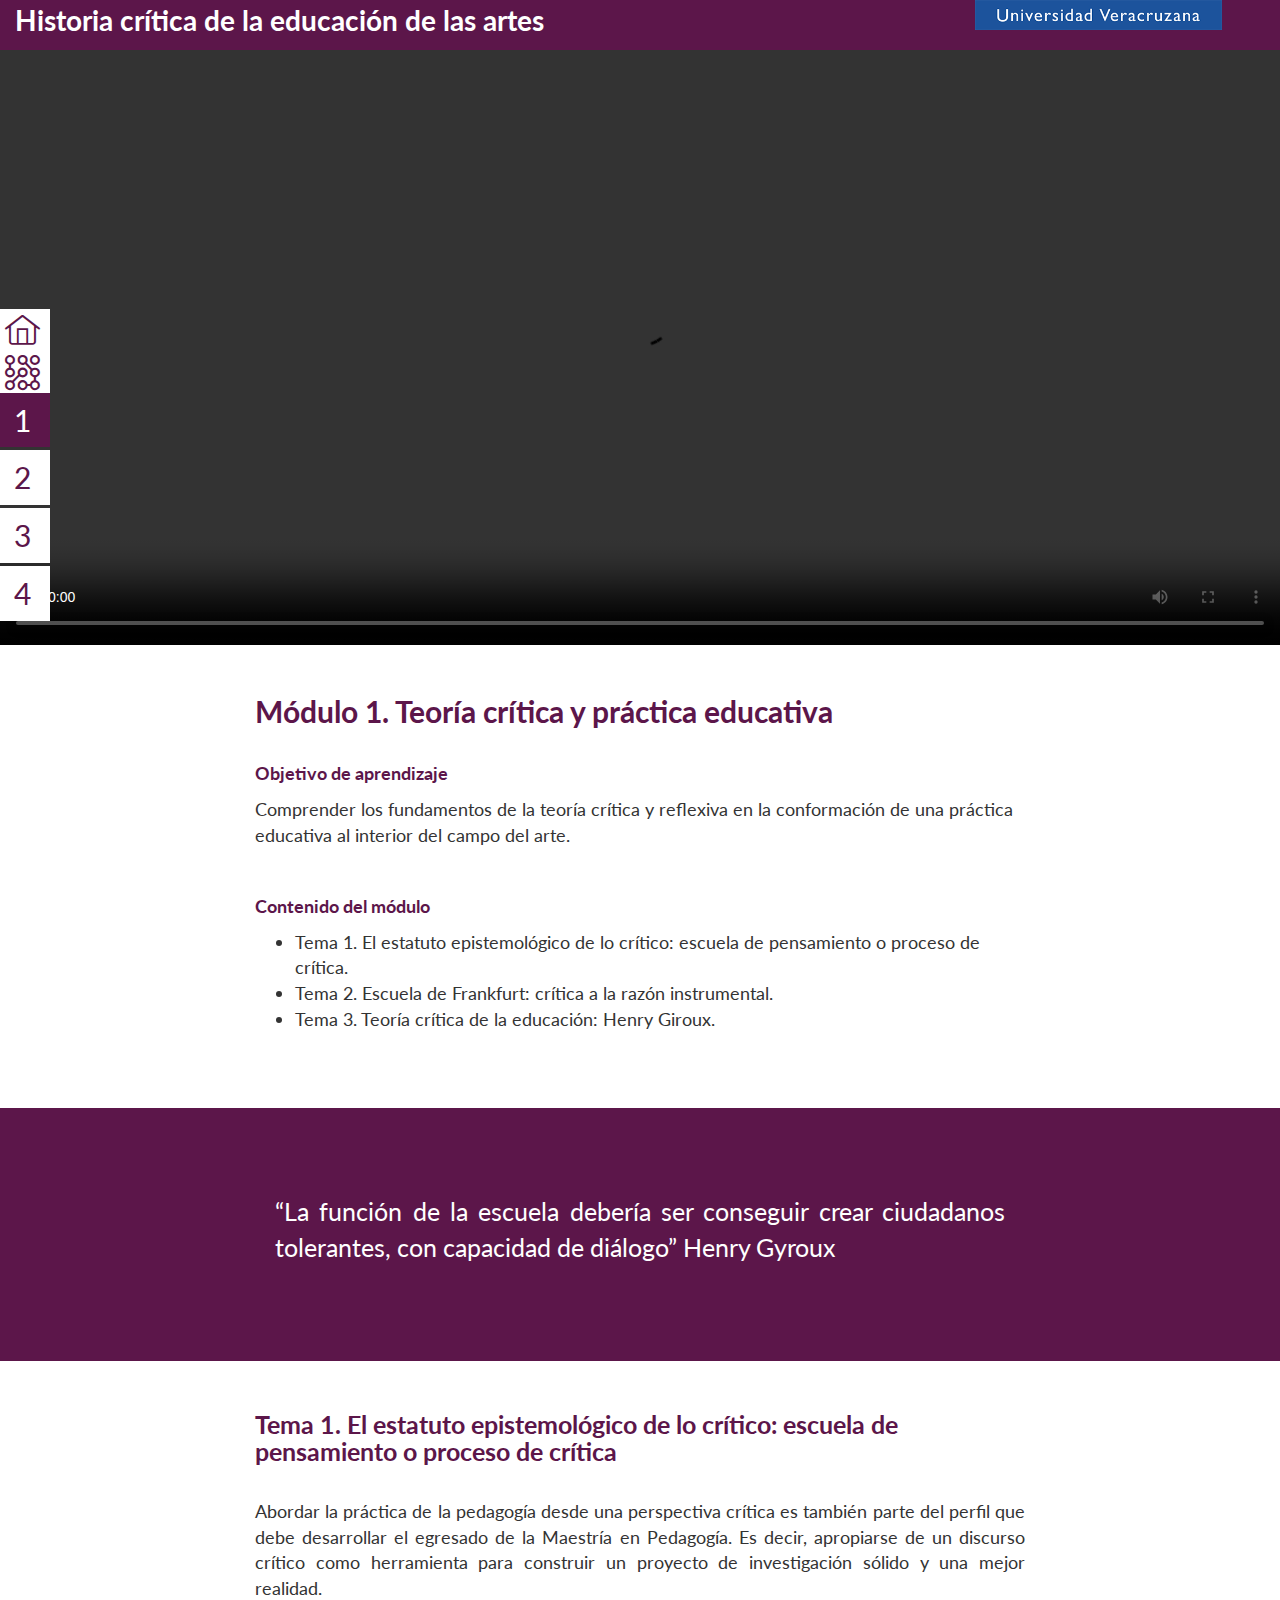
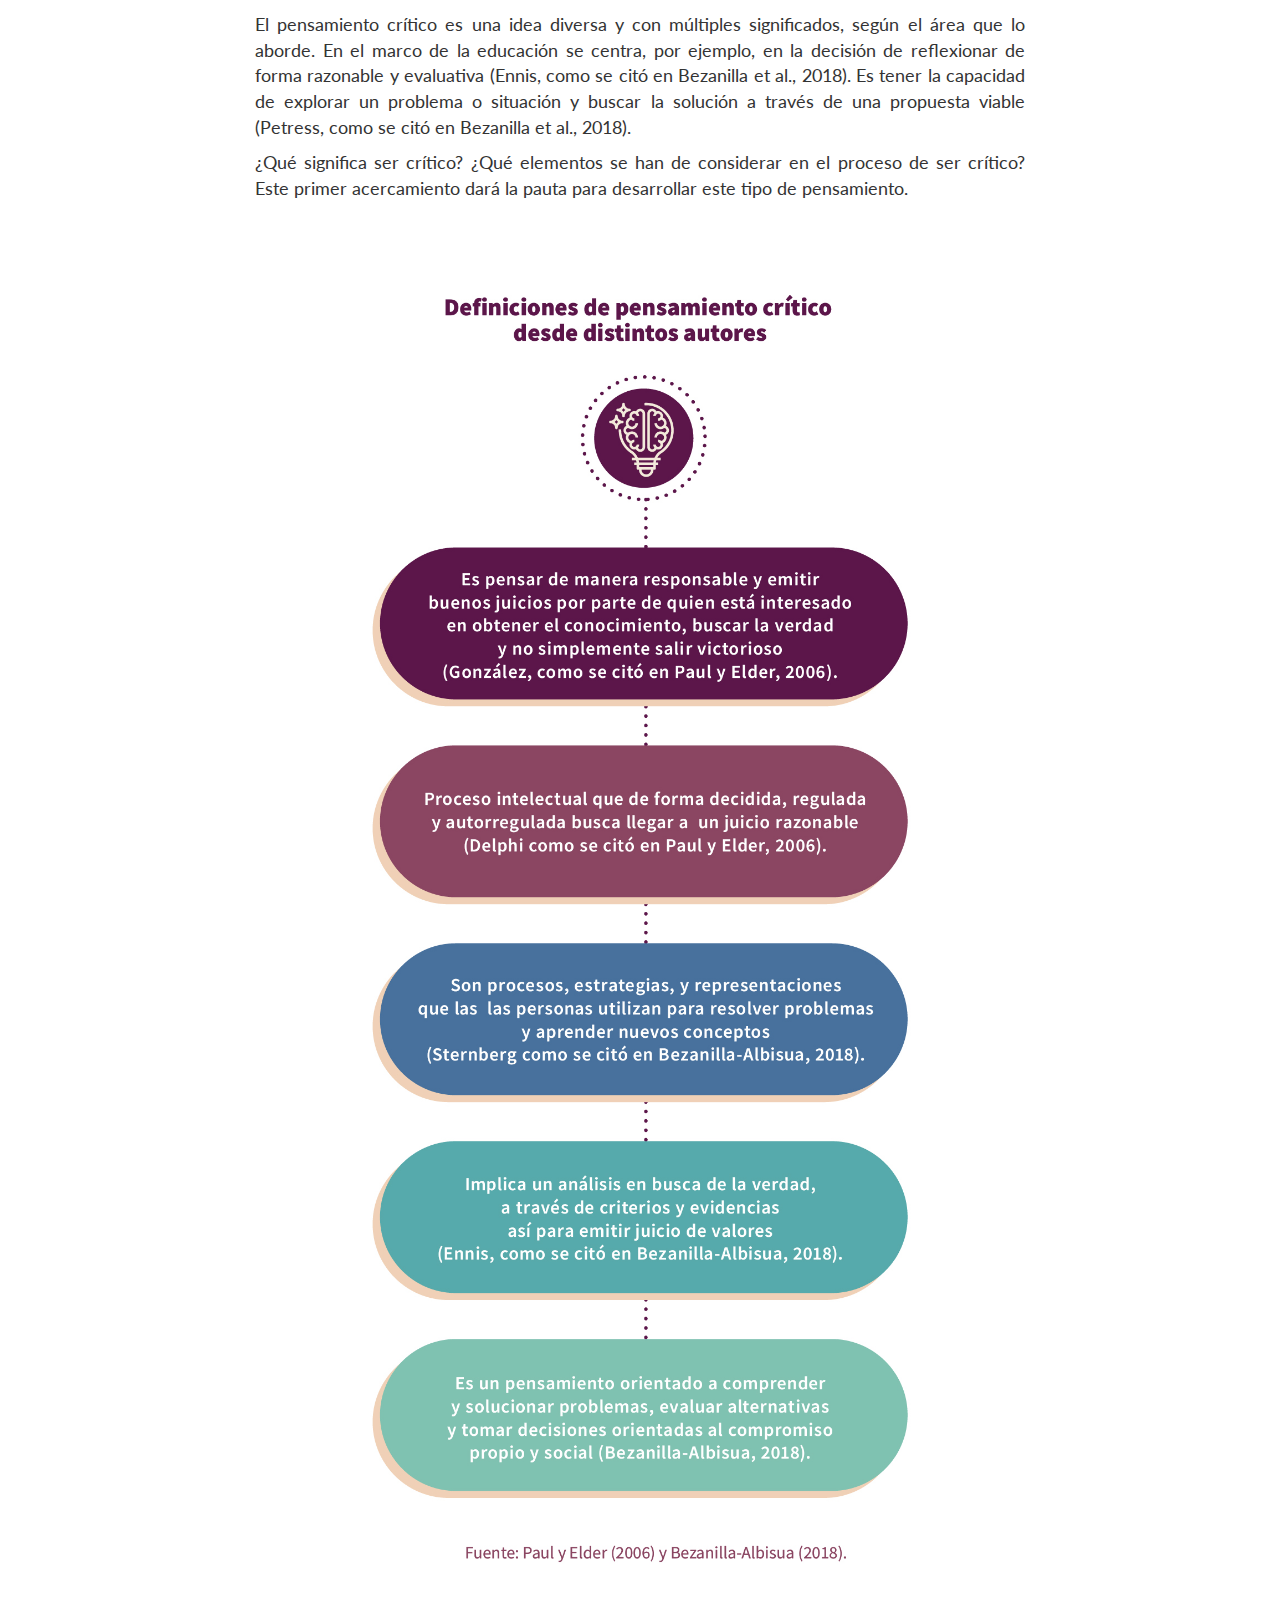
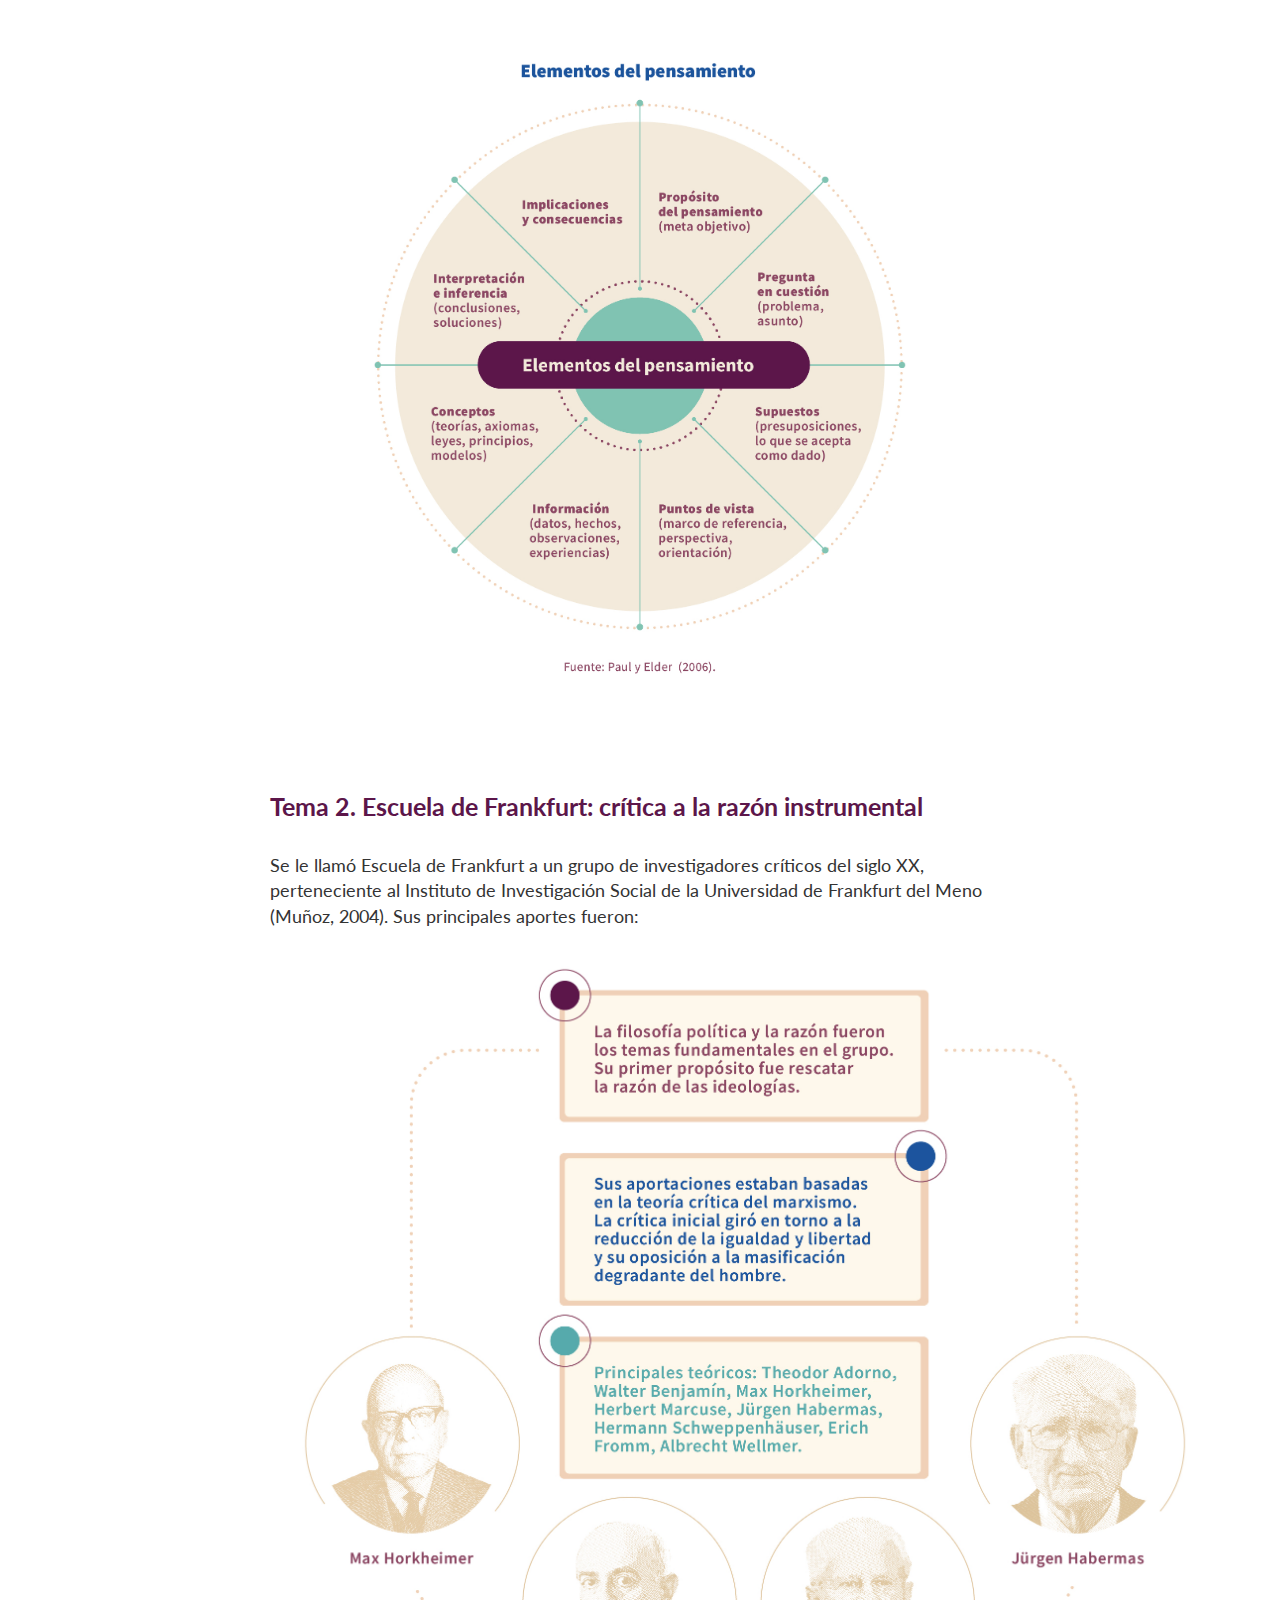
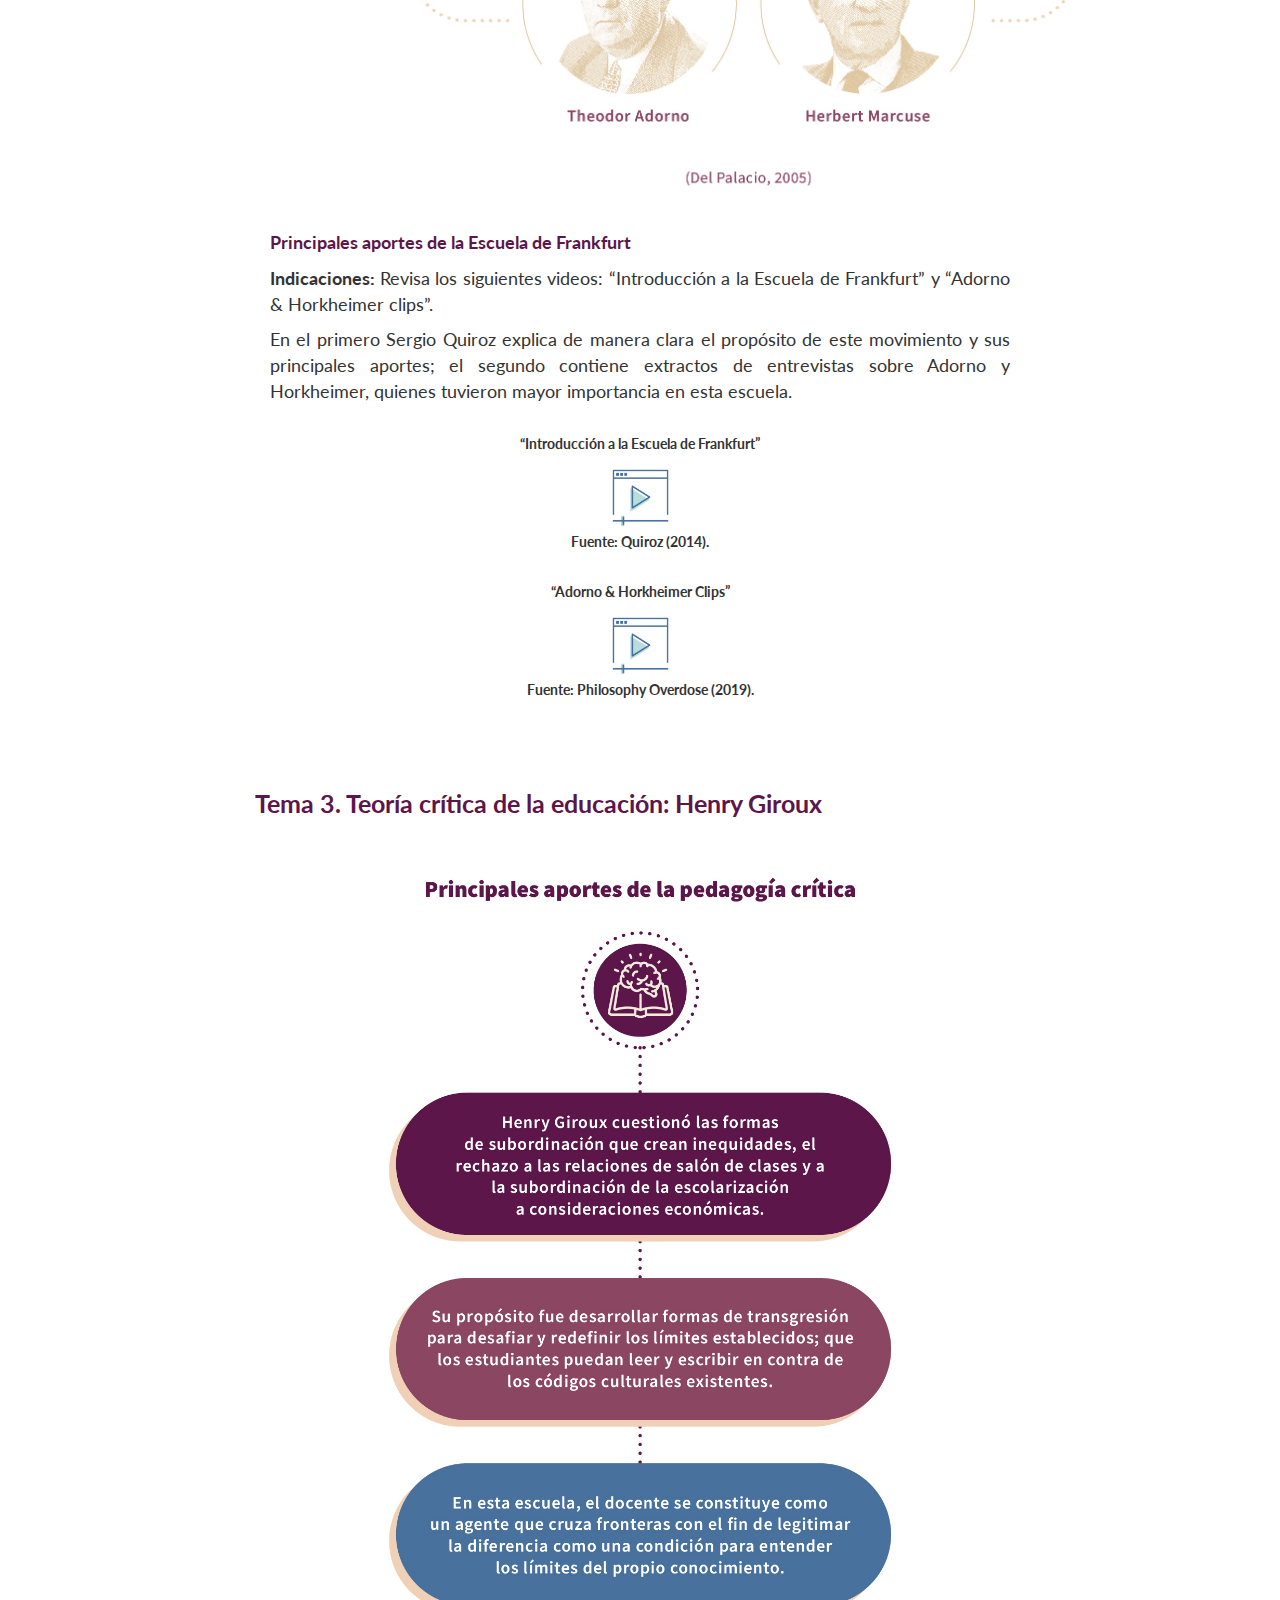
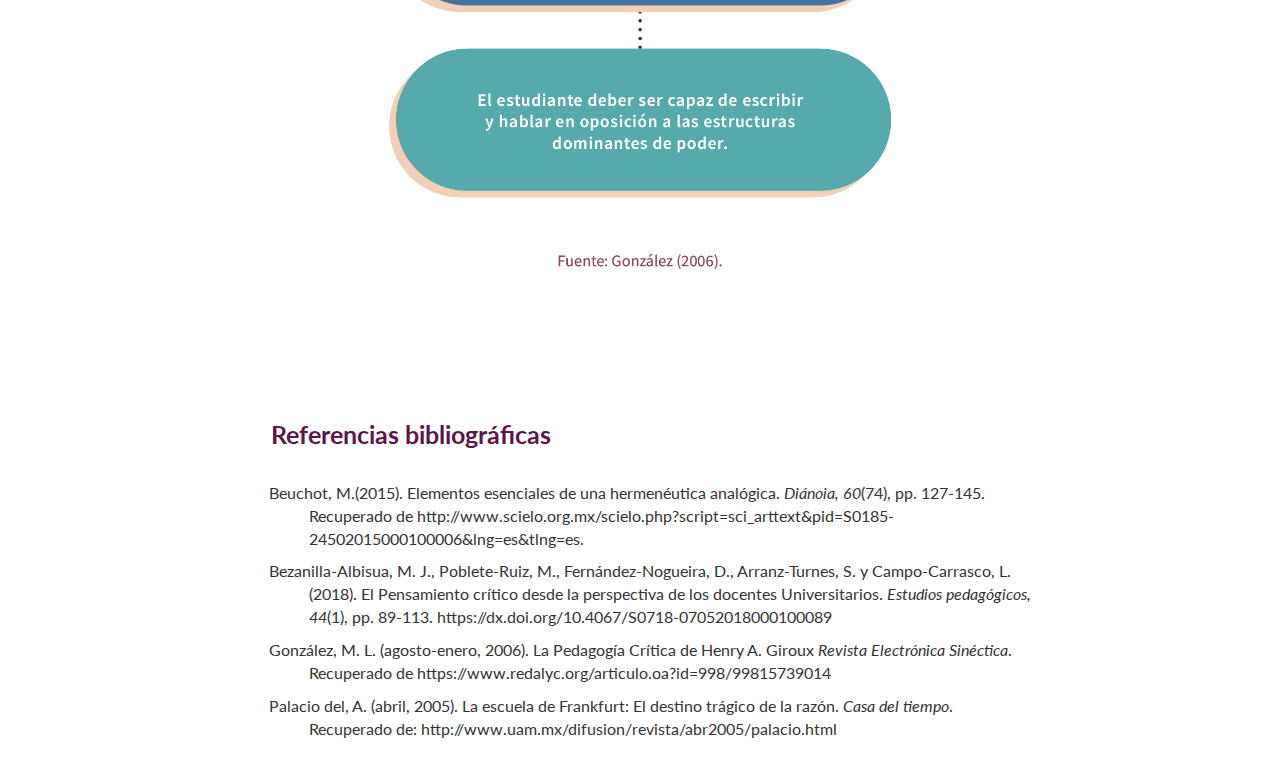
==== modulo1.html @ 7ea357f3 "Add files" ====
<!DOCTYPE html>
<html lang="en">
<head>
    <meta charset="utf-8">
    <meta name="viewport" content="width=device-width, initial-scale=1.0">
    <title>Historia crítica de la educación de las artes</title>
    <link href="css/font-awesome/css/font-awesome.min.css" rel="stylesheet" type="text/css">
    <link href="https://fonts.googleapis.com/css?family=Lato:400,700" rel="stylesheet" type="text/css">
    <link href="https://fonts.googleapis.com/css?family=ABeeZee" rel="stylesheet">
    <link rel="stylesheet" href="css/iconos.css" type="text/css">
    <link rel="stylesheet" href="css/bootstrap.min.css">
    <link rel="stylesheet" href="css/general.css">
    <link rel="stylesheet" href="css/style.css">
    <link rel="stylesheet" href="css/fonts-miranda.css">
    <link rel="stylesheet" href="css/dropdown-menu.css">
    <link rel="stylesheet" href="css/global.css">
    <link rel="stylesheet" href="css/simple-slider.css">
    <link rel="stylesheet" href="css/text-accordion.css">
    <link rel="stylesheet" href="css/tabs2.css">
    
    <style>
        .imgder {
            float: right;
            /*para ponerlo a la derecha */
            margin: 20px;
            /* un margen cualquiera */
        }

        .imgizq {
            float: left;
            /*para ponerlo a la izquierda */
            margin: 20px;
            /* un margen cualquiera */
        }

        .imgcenter {
            float: center;
            /*para ponerlo al centro */
            margin: 20px;
            /* un margen cualquiera */
        }

        .imgizq img,
        .imgder img,
        .imgcenter img {
            display: block;
            margin: 0 auto;
            /* centrar imagen */
        }

        .imgizq p,
        .imgder,
        .imgcenter p {
            text-align: center;
            font-weight: bold;
            font-size: 14px;
        }

        .mi-iframe {
            width: 100%;
            height: 1200px;
        }

        .mi-iframet1 {
            width: 225px;
            height: 730px;
        }

        .mi-iframet2 {
            width: 100%;
            height: 965px;
        }

        .mi-iframet3 {
            width: 100%;
            height: 770px;
        }

        .Header1 {
            width: 100%;
            height: 600px
        }

        .Header2 {
            width: 100%;
            height: 450px
        }

        /* CSS pantallas de 320px o superior */

        @media (min-width: 320px) {

            .mi-iframe {
                width: 100%;
                height: 2700px;
            }

            .biografia1 {
                display: none;
            }

            .biografia2 {
                display: inline-block;
            }

            .mi-iframet1 {
                width: 100%;
                height: 890px;
            }

            .mi-iframet2 {
                width: 100%;
                height: 1265px;
            }

            .mi-iframet3 {
                width: 100%;
                height: 575px;
            }


        }

        @media (min-width: 360px) {

            .mi-iframe {
                width: 100%;
                height: 2900px;
            }

            .biografia1 {
                display: none;
            }

            .biografia2 {
                display: inline-block;
            }

            .mi-iframet1 {
                width: 100%;
                height: 765px;
            }

            .mi-iframet2 {
                width: 100%;
                height: 990px;
            }

            .mi-iframet3 {
                width: 100%;
                height: 560px;
            }
        }

        @media (min-width: 375px) {

            .mi-iframe {
                width: 100%;
                height: 3000px;
            }

            .biografia1 {
                display: none;
            }

            .biografia2 {
                display: inline-block;
            }

            .mi-iframet1 {
                width: 100%;
                height: 775px;
            }

            .mi-iframet2 {
                width: 100%;
                height: 1100px;
            }

            .mi-iframet3 {
                width: 100%;
                height: 575px;
            }


        }

        @media (min-width: 411px) {

            .mi-iframe {
                width: 100%;
                height: 3100px;
            }

            .biografia1 {
                display: none;
            }

            .biografia2 {
                display: inline-block;
            }

            .mi-iframet1 {
                width: 100%;
                height: 730px;
            }

            .mi-iframet2 {
                width: 100%;
                height: 965px;
            }

            .mi-iframet3 {
                width: 100%;
                height: 770px;
            }

        }

        @media (min-width: 411px) {

            .mi-iframe {
                width: 100%;
                height: 3200px;
            }

            .biografia1 {
                display: none;
            }

            .biografia2 {
                display: inline-block;
            }

            .mi-iframet1 {
                width: 100%;
                height: 730px;
            }

            .mi-iframet2 {
                width: 100%;
                height: 1030px;
            }

            .mi-iframet3 {
                width: 100%;
                height: 575px;
            }
        }

        /* CSS pantalla 768px o superior */
        @media (min-width: 768px) {

            .mi-iframe {
                width: 100%;
                height: 1000px;
            }

            .biografia1 {
                display: inline-block;
            }

            .biografia2 {
                display: none;
            }

            .mi-iframet1 {
                width: 100%;
                height: 225px;
            }

            .mi-iframet2 {
                width: 100%;
                height: 965px;
            }

            .mi-iframet3 {
                width: 100%;
                height: 770px;
            }

            .Header2 {
                display: Inline-block;
            }

            .Header1 {
                display: none;
            }
        }

        @media (min-width: 1400px) {

            .mi-iframe {
                width: 100%;
                height: 1125px;
            }

            .biografia1 {
                display: inline-block;
            }

            .biografia2 {
                display: none;
            }

            .mi-iframet1 {
                width: 100%;
                height: 730px;
            }

            .mi-iframet2 {
                width: 100%;
                height: 965px;
            }

            .mi-iframet3 {
                width: 100%;
                height: 770px;
            }

            .Header1 {
                display: Inline-block;
            }

            .Header2 {
                display: none;
            }
        }

        @media only screen and (max-width: 600px) and (min-width: 415px) {

            .mi-iframe {
                width: 100%;
                height: 2900px;
            }

            .biografia1 {
                display: none;
            }

            .biografia2 {
                display: inline-block;
            }

            .mi-iframet1 {
                width: 100%;
                height: 730px;
            }

            .mi-iframet2 {
                width: 100%;
                height: 965px;
            }

            .mi-iframet3 {
                width: 100%;
                height: 770px;
            }

            .Header2 {
                display: Inline-block;
            }

            .Header1 {
                display: none;
            }
        }
    </style>
</head>

<body id="page-top">
    <nav class="navbar navbar-fixed-top navbar-dark bg-navegador navbar-codaes">
        <div class="contenedor-idiomas">
            <div class="col-sm-6 col-xs-6 identidad-div">
                <div class="navbar-brand logo-codaes codaes-logo">
                    <p class="Text-title white bold" id="Titulo-navbar">Historia crítica de la educación de las artes</p>
                </div>
            </div>

            <div class="col-xs-3">

            </div>
            <div id="dropdown" class="dropdown col-xs-2">
            <button onclick="myFunction()" class="dropbtn fa fa-align-justify" style="font-size:30px;"></button>
            <div id="myDropdown" class="dropdown-content">
                <a class="titulo-universidad text-center" href="https://www.uv.mx/" target="_blank" alt="Ir a Universidad Veracruzana">
                    Universidad Veracruzana </a>

                <a href="#contenido">Contenido:</a>
               
               <a href="rutat.html" class="submenu"><i class="icon-contenido icon-menu"></i>Ruta académica</a>
                <a href="modulo1.html" class="submenu"><i class="icon-contenido icon-menu"></i>Módulo 1</a>
                <a href="modulo2.html" class="submenu"><i class="icon-contenido icon-menu"></i>Módulo 2</a>
                <a href="modulo3.html" class="submenu"><i class="icon-contenido icon-menu"></i>Módulo 3</a>
                <a href="modulo3.html" class="submenu"><i class="icon-contenido icon-menu"></i>Módulo 4</a>
                
                
            </div>
        </div>
            <div class="col-sm-3 col-xs-4 container-banderas">
                <div class="col-md-12contenido-uni">
                    <a href="https://www.uv.mx/" target="_blank" alt="Ir a Universidad Veracruzana">
                        <img src="images/pleca_uv.png" width="85%"> </a>
                </div>
            </div>
        </div>
    </nav>
    <!--  Encabezado -->

    <!-- left bar-->
    <ul id="social_side_links">
        <a class="enlaces-izq" href="index.html">
            <li class="field-tip" id="icon-home">
                <i class="icon-home left-items purple"></i>
                <span class="tip-content">Inicio</span>
            </li>
        </a>
       <a class="enlaces-izq" href="rutat.html">
            <li class="field-tip black" id="icon-ruta">
                <i class="icon-lecturaTecnologia left-items purple" style="margin-bottom: 13% !important; font-size: 252%;"></i>
                <span class="tip-content">Ruta académica</span>
            </li>
        </a>
        <a class="enlaces-izq" href="#">
            <li class="field-tip">
                <p class="left-items tema-selected white">1</p>
                <span class="tip-content">Módulo 1</span>
            </li>
        </a>
        
        <a class="enlaces-izq" href="modulo2.html">
            <li class="field-tip">
                <p class="left-items purple">2</p>
                <span class="tip-content">Módulo 2</span>
            </li>
        </a>
        <a class="enlaces-izq" href="modulo3.html">
            <li class="field-tip">
                <p class="left-items purple">3</p>
                <span class="tip-content">Módulo 3</span>
            </li>
        </a>
        <a class="enlaces-izq" href="modulo4.html">
            <li class="field-tip">
                <p class="left-items purple">4</p>
                <span class="tip-content">Módulo 4</span>
            </li>
        </a>


    </ul>

    <!-- right bar -->

    <header class="hero" id="hero">
        <div class="video-overlay" id="video-o"></div>
        <div class="video-wrap" id="video-bg">
            <video controls id="video-1" class="bg-video">
                <source src="images/m1_historia_1.mp4" type="video/mp4" />
            </video>
        </div>
    </header>
    
    <section class="title">
        <div class="container">
            <h1 class="bold purple titulo">Módulo 1. Teoría crítica y práctica educativa</h1>
            
            <p class="text-content purple" style="font-family: Lato; font-weight:bolder;">Objetivo de aprendizaje </p>
          <p class="text-content">Comprender los fundamentos de la teoría crítica y reflexiva en la conformación de una práctica educativa al interior del campo del arte.</p>
            <p class="text-content black bold">&nbsp;</p>
            <p class="text-content purple bold">Contenido del módulo</p>
            <ul class="text-content">
              <li>Tema 1. El estatuto epistemológico de lo crítico: escuela de pensamiento o proceso de crítica.</li>
                <li>Tema 2. Escuela de Frankfurt: crítica a la razón instrumental.</li>
                <li>Tema 3. Teoría crítica de la educación: Henry Giroux.</li>
          </ul>
            <p class="text-content purple bold">&nbsp;</p>
        </div>
    </section>
    
    <section class="cita-text">
        <div class="container">
            <div class="separador">
                <p class="text-content">&nbsp;</p>
                <p class="white justify text-content" style="font-size: 25px; padding: 20px; ">
                    “La función de la escuela debería ser conseguir crear ciudadanos tolerantes, con capacidad de diálogo”  Henry Gyroux         
                </p>
                <p class="text-content">&nbsp;</p>
                
            </div>
        </div>
    </section>
    
    <section class="contenedor-tema1">
        <div class="container">
            <h2 class="bold purple titulo">Tema 1. El estatuto epistemológico de lo crítico: escuela de pensamiento
            o proceso de crítica</h2>
            <p class="text-content justify">
                Abordar la práctica de la pedagogía desde una perspectiva crítica es también parte del perfil que debe desarrollar el egresado de la Maestría en Pedagogía. Es decir, apropiarse de un discurso crítico como herramienta para construir un proyecto de investigación sólido y una mejor realidad.</p>
            <p class="text-content justify">El pensamiento crítico es una idea diversa y con múltiples significados, según el área que lo aborde. En el marco de la educación se centra, por ejemplo, en la decisión de reflexionar de forma razonable y evaluativa (Ennis, como se citó en Bezanilla et al., 2018). Es tener la capacidad de explorar un problema o situación y buscar la solución a través de una propuesta viable (Petress, como se citó en Bezanilla et al., 2018).
            </p>
            <p class="text-content justify">¿Qué significa ser crítico? ¿Qué elementos se han de considerar en el proceso de ser crítico? 
            Este primer acercamiento dará la pauta para desarrollar este tipo de pensamiento.</p>
            <br>
            <p class="text-content">&nbsp;</p>
            <div class="imgcenter">
            <img class="esquema-m1-t1" alt="Esquema" src="images/esquema1_m1_t1-01.jpg">
            </div>
            <p class="text-content">&nbsp;</p>
            <div class="imgcenter">
                <img src="images/esquema2_m1_t1-01.jpg" width="75%" >
            </div>
        </div>
    </section>
    
    
    <section class="contenedor-tema2" id="leer ">
        <div class="container">
            <div class="col-md-12">
                <h2 class="bold purple titulo" style="font-family: Lato;">Tema 2. Escuela de Frankfurt: crítica a la razón instrumental</h2>
                <p class="text-content jsutify">
                Se le llamó Escuela de Frankfurt  a un grupo de investigadores críticos del siglo XX, perteneciente al Instituto de Investigación Social de la Universidad de Frankfurt del Meno (Muñoz, 2004). Sus principales aportes fueron:
                </p>
                <div class="imgcenter">
                <img src="images/esquema1_m1_t2-01.jpg"  class="esquema-m1-t2">
                </div>
                <p class="text-content purple bold">Principales aportes de la Escuela de Frankfurt </p>
                <p class="text-content bold justify">Indicaciones: <b class="text-content justify" style="font-weight: lighter;">Revisa los siguientes videos: “Introducción a la Escuela de Frankfurt” y “Adorno & Horkheimer clips”.</b></p>
                <p class="text-content justify">En el primero Sergio Quiroz explica de manera clara el propósito de este movimiento y sus principales aportes; el segundo contiene extractos de entrevistas sobre Adorno y Horkheimer, quienes tuvieron mayor importancia en esta escuela. </p>
                <div class="row">
                        <div class="col-lg-12">
                            <div class="imgcenter">
                                <div class="col-lg-12">
                                    <p class="text-content">“Introducción a la Escuela de Frankfurt”</p>
                                    <a href="https://www.youtube.com/watch?v=755jmLayhvA" target="_blank"><img src="images/iconos_filosofia_m1-09.jpg" alt="Lectura" width="100%" class="icono-actividad" /></a>
                                    <p class="text-content">Fuente: Quiroz (2014).</p>
                                </div>
                            </div>   
                        </div>
                    </div>
                <div class="row">
                        <div class="col-lg-12">
                            <div class="imgcenter">
                                <div class="col-lg-12">
                                    <p class="text-content">“Adorno & Horkheimer Clips”</p>
                                    <a href="https://www.youtube.com/watch?v=WapFxzfsPrE" target="_blank"><img src="images/iconos_filosofia_m1-09.jpg" alt="Lectura" width="100%" class="icono-actividad" /></a>
                                    <p class="text-content">Fuente: Philosophy Overdose (2019).</p>
                                </div>
                                                   </div>                                                       
                        </div>
                    </div>
            </div>    
        </div>    
    </section>
    
    <section class="contenedor-tema3">
        <div class="container">
            <h2 class="bold purple titulo">Tema 3. Teoría crítica de la educación: Henry Giroux</h2>
            <div class="imgcenter">
                <img src="images/esquema1_m1_t3-01.jpg" width="75%">
                </div>
            <p></p><br>
        </div>
    </section>
    
    <section class="referencia">
        <div class="container">
            <h2 class="bold purple titulo" style="padding-left: 30px;">Referencias bibliográficas</h2>
            
            <p class="francesa">Beuchot, M.(2015). Elementos esenciales de una hermenéutica analógica.<i> Diánoia, 60</i>(74), pp. 127-145. Recuperado de http://www.scielo.org.mx/scielo.php?script=sci_arttext&pid=S0185-24502015000100006&lng=es&tlng=es.</p>
            <p class="francesa">Bezanilla-Albisua, M. J., Poblete-Ruiz, M., Fernández-Nogueira, D., Arranz-Turnes, S. y Campo-Carrasco, L. (2018). El Pensamiento crítico desde la perspectiva de los docentes Universitarios. <i>Estudios pedagógicos, 44</i>(1), pp. 89-113. https://dx.doi.org/10.4067/S0718-07052018000100089</p>
            <p class="francesa">González,  M. L. (agosto-enero, 2006). La Pedagogía Crítica de Henry A. Giroux <i>Revista Electrónica Sinéctica</i>. Recuperado de https://www.redalyc.org/articulo.oa?id=998/99815739014</p>
            <p class="francesa">Palacio del, A. (abril, 2005). La escuela de Frankfurt: El destino trágico de la razón. <i>Casa del tiempo</i>. Recuperado de: http://www.uam.mx/difusion/revista/abr2005/palacio.html</p>
        </div>
    </section>
    <script src="https://cdnjs.cloudflare.com/ajax/libs/popper.js/1.14.3/umd/popper.min.js"></script>
<!-- jQuery library -->
    <script src="js/jquery.min.js"></script>
    <script src="js/text-accordion.js"></script>

    <!-- Latest compiled JavaScript -->
    <script src="js/bootstrap.min.js"></script>

    <script src="js/autores.js"></script>
    <!-- jquery smooth-scroll -->

    <script src="js/nagivation-bars.js"></script>
    <script src="js/dropdown-js.js"></script>

    <script>
        $(window).resize(function() {
            var myDiv = document.getElementById('video-1').getBoundingClientRect();
            $('#video-bg').height(myDiv.height);
            $('#hero').height(myDiv.height);
            $('#video-o').height(myDiv.height);
        });

        jQuery(document).ready(function($) {
            $('[data-anchor]').click(function() {
                var target = $($(this).data('anchor'));
                if (target.length) {
                    $('html, body').animate({
                        scrollTop: target.offset().top
                    }, 1000);
                }
            });
        });


        //para detectar móviles
        setTimeout(function() {
            var isMobile = {
                Android: function() {
                    return navigator.userAgent.match(/Android/i);
                },
                BlackBerry: function() {
                    return navigator.userAgent.match(/BlackBerry/i);
                },
                iOS: function() {
                    return navigator.userAgent.match(/iPhone|iPad|iPod/i);
                },
                Opera: function() {
                    return navigator.userAgent.match(/Opera Mini/i);
                },
                Windows: function() {
                    return navigator.userAgent.match(/IEMobile/i);
                },
                any: function() {
                    return (isMobile.Android() || isMobile.BlackBerry() || isMobile.iOS() || isMobile.Opera() || isMobile.Windows());
                }
            };

            if (!isMobile.any()) {
                var css = document.createElement('link');
                css.type = "text/css";
                css.rel = "stylesheet";


                var h = document.getElementsByTagName('head')[0];
                h.appendChild(css);
            }

            var myDiv = document.getElementById('video-1').getBoundingClientRect();
            $('#video-bg').height(myDiv.height);
            $('#hero').height(myDiv.height);
            $('#video-o').height(myDiv.height);
        }, 250);
    </script>

</body>
</html>
---- css/general.css ----
body {
    font-family: Lato !important;
    padding-top: 45px;
    background-color: #ffffff;
}

section {
    padding-top: 30px;
    padding-bottom: 30px;
}

html {
    font-family: Lato !important;
}

.descripcion {
    background-color: #f4ebdc;
    height: auto;
}

.introduccion {
    background-color: #f4ebdc;
    height: auto;
}

.esquema{
     width: 100%;
    height: 100%;
}

.esquema-m1{
    width: 130%;
    height: 100%;
    }
.esquema-m1-t2{
    width: 130%;
    height: 100%;
}
.esquema-m1-t1{
    width: 80%;
    height: 100%;
    }
.esquema-m1-t1-2{
    width: 85%;
    height: 100%;
}
.esquema-m1-t3{
    width: 100%;
    height: 1
        100%;
    }
.esquema-m4-t1{
    width: 85%;
    height: 110%;
    }
.autores {
    background-color: #f4ebdc;
}

.competencia {
    background-color: #8b4662;
}

.contenido {
    background-color: #f4ebdc;
}

.evaluacion{
    background-color: #f4ebdc;
}   

.container {
    padding-left: 200px;
    padding-right: 200px;
}

.img-top{
    width: 100%;
  height: auto;
}


.titulo {
    padding-bottom: 3%;
} #5c164a

/*navbar*/

/*fin navbar*/
#titulo-pagina {
  font-style: normal;
  font-family: 'ABeeZee', sans-serif; }
  @media all and (min-width: 580px) {
    #titulo-pagina {
      margin-top: 2px; } }
  @media all and (min-width: 768px) {
    #titulo-pagina {
      margin-top: 10px; } }

.contenedor-idiomas {
  background-color: #5c164a;
  height: 50px;
  z-index: 9999; }
  .contenedor-idiomas .identidad-div {
    height: 100%; }
    .contenedor-idiomas .identidad-div .codaes-logo {
      height: 100%;
      width: auto;
      margin: 0;
      padding: 0;
      /*float: right;*/ }
    .contenedor-idiomas .identidad-div .img-logo {
      padding-top: 2.5%;
      margin-top: 2.5%;
      height: 79%; /*antes 95%*/
      width: auto; }
  .contenedor-idiomas .container-banderas {
    height: 100%;
    max-height: 100%; }
    .contenedor-idiomas .container-banderas .contenido-uni {
      height: 30%;
      margin: 0;
      padding: 0; }
      .contenedor-idiomas .container-banderas .contenido-uni #titulo-universidad {
        margin-right: 5% !important;
        background-color: #000000 !important;
        color: #FFFFFF !important;
        font-size: 13px !important;
        font-family: Arial !important;
        padding: 1% 1% !important; }
    .contenedor-idiomas .container-banderas .banderas {
      height: 40%;
      margin: 2%;
      padding: 0;
      margin-top: 3%;
      text-align: right; }
      .contenedor-idiomas .container-banderas .banderas .b1-container {
        margin-right: 3% !important;
        height: 100%;
        width: auto;
        display: inline-block; }
        .contenedor-idiomas .container-banderas .banderas .b1-container .flag1 {
          margin: 2%;
          height: 90%;
          width: auto; }
      .contenedor-idiomas .container-banderas .banderas .b2-container {
        margin-right: 7% !important;
        height: 100%;
        width: auto;
        display: inline-block; }
        .contenedor-idiomas .container-banderas .banderas .b2-container .flag2 {
          margin: 2%;
          height: 90%;
          width: auto; }

.titulo-universidad {
  background-color: #5c164a !important;
  color: #FFFFFF !important;
  font-size: 13px !important;
  font-family: Arial !important;
  padding: 1% 1% !important; }

/*left bar*/

#social_side_links {
    position: fixed;
    top: 35%;
    left: 0;
    padding: 0;
    list-style: none;
    z-index: 99;
}

.left-items {
    background-color: #ffffff;
    border-radius: 0px;
    /*original 6 , primer cambio a 30*/
    text-align: center;
    margin-bottom: 3px;
    padding: 6px;
    padding-left: 5px;
    padding-right: 10px;
    cursor: pointer;
}

.enlaces-izq,
.enlaces-izq:visited,
.enlaces-izq:hover,
.enlaces-izq:link,
.enlaces-izq:active {
    text-decoration: none;
    color: black;
}

#icon-home {
    margin-bottom: 13% !important;
}

.left-items:hover {
    background-color: #8b4662;
}

.tema-selected {
    background-color: #5c164a;
}

/* Hover tooltips */

.field-tip {
    position: relative;
    cursor: pointer;
}

.field-tip .tip-content {
    position: absolute;
    top: 5px;
    /* - top padding */
    right: 9999px;
    width: 85px;
    margin-right: -90px;
    /* width + left/right padding */
    padding: 10px;
    color: #fff;
    background: #333;
    -webkit-box-shadow: 2px 2px 5px #aaa;
    -moz-box-shadow: 2px 2px 5px #aaa;
    box-shadow: 2px 2px 5px #aaa;
    opacity: 0;
    -webkit-transition: opacity 250ms ease-out;
    -moz-transition: opacity 250ms ease-out;
    -ms-transition: opacity 250ms ease-out;
    -o-transition: opacity 250ms ease-out;
    transition: opacity 250ms ease-out;
}

.field-tip .tip-content:before {
    content: ' ';
    /* Must have content to display */
    position: absolute;
    top: 50%;
    left: -16px;
    /* 2 x border width */
    width: 0;
    height: 0;
    margin-top: -8px;
    /* - border width */
    border: 8px solid transparent;
    border-right-color: #333;
}

.field-tip:hover .tip-content {
    right: 0;
    opacity: 1;
}

#social_side_links li a {
    display: block;
}

#social_side_links li a img {
    display: block;
    max-width: 40px;
    padding: 10px;
    -webkit-transition: background .2s ease-in-out;
    -moz-transition: background .2s ease-in-out;
    -o-transition: background .2s ease-in-out;
    transition: background .2s ease-in-out;
}

#social_side_links li a:hover img {
    background: rgba(0, 0, 0, 0.2);
}

@media all and (min-width: 580px) {
    .left-items {
        font-size: 18px;
    }
}

@media all and (min-width: 1024px) {
    .left-items {
        font-size: 30px;
    }
}

/*fin slider*/

/*dropmenu*/
#right-bar.sticky-container {
  padding: 0px;
  margin: 0px;
  right: -130px;
  position: fixed;
  width: 200px;
  z-index: 100; }
  @media all and (min-width: 580px) {
    #right-bar.sticky-container {
      top: 40%; } }
  @media all and (min-width: 1024px) {
    #right-bar.sticky-container {
      top: 45%; } }

#right-list.sticky li {
  list-style-type: none;
  cursor: pointer;
  margin-bottom: 1%; }

.elemento-activo {
  background-color: #F2BE45 !important;
  width: 18px !important;
  height: 18px !important;
  margin-left: -1px; }

.right-icons {
  display: inline-block;
  position: relative;
  width: 15px;
  height: 15px;
  border-radius: 50%;
  background-color: #ffffff;
  border: 1px solid white; }

.right-icons, .right-icons:visited, .right-icons:hover, .right-icons:link, .right-icons:active {
  text-decoration: none; }
/*fin right*/


h1 {
    font-size: 30px;
}

h2 {
    font-size: 25px;
}

h3 {
    font-size: 20px;
}

h4 {
    font-size: 18px;
}

.text-content {
    font-size: 18px;
}

.text-small {
    font-size: 14px;
}

.text-mini {
    font-size: 14px;
}

.justify {
    text-align: justify;
}

.p-container {
    margin-top: 2%;
}

.black {
    color: black;
}

.white {
    color: white;
}

.bold {
    font-weight: bold;
}

bolder {
    font-weight: bolder;
}

.purple {
    color: #5c164a;
}

.semibold {
    font-weight: 500;
}

.btn {
    border: 0px !important;
}

.Text-title {
    font-size: 28px;
    padding-top: 10px;
}

.icon-Contenido {
    font-size: 30px;
}

.icono-actividad {
    height: 10%;
    width: 10%;
}
.icono-descarga{
    height: 10%;
    width: 10%;   
}

.icono-contenido {
    font-size: 30px;
}

.cita-text {
    background-color: #5c164a;
}

.embed-container {
    position: relative;
    padding-bottom: 100%;
    height: 0;
    overflow: hidden;
}

.embed-container iframe {
    position: absolute;
    top: 0;
    left: 0;
    width: 100%;
    height: 100%;
}

.francesa{
    text-indent: -40px;
	position: inherit;
	padding-left: 40px;
    font-size: 16px;
    
}

.btn-codaes2 {
  background: #5c164a;
  color: #ffffff;
  border-radius: 0;
  padding: .5rem;
  margin-left: 40pt; }

.actividad-azul {
  color: #000;
  border: 3px solid #5c164a;
  border-radius: 4pt;
  display: inline-block;
  padding-left: 1%;
  font-size: 16px; }


.actividad-azul:hover .btn-codaes2,  .btn-codaes2:hover,.btn-codaes2:focus, .btn-codaes2:active, .btn-codaes2:active, .open >.dropdown-toggle.btn-codaes {
  background: #5c164a;
  color: #f4ebdc; }

.descargar:hover .btn-codaes, .btn-codaes:hover, .btn-codaes:focus, .btn-codaes:active, .btn-codaes.active, .open > .dropdown-toggle.btn-codaes {
  background: #f4ebdc;
  color: #5c164a; }



@media all and (max-width: 579px) {
    .submenu .icon-informacion {
        font-size: 16px !important;
    }
}

@media all and (min-width: 580px) {
    .botones-temas {
        display: none;
    }
}

@media all and (min-width: 200px) and (max-width: 579px) {
    body {
        padding-top: 0;
    }

    body .text-content {
        font-size: 16px;
    }

    body h1 {
        font-size: 25px;
    }

    body h2 {
        font-size: 20px;
    }

    body h3 {
        font-size: 18px;
    }

    body h4 {
        font-size: 16px;
    }
    .text-small {
    font-size: 14px;
    }

    body .icono-contenido {
        font-size: 25px;
    }

    .navbar-fixed-top {
        position: inherit !important;
        margin-bottom: 0;
        padding-bottom: 0;
    }

    .identidad-div {
        margin-left: 0%;
        /*orignal en 2%*/
        padding-right: 0;
    }

    #social_side_links,
    #right-bar {
        display: none;
    }

    #hero,
    #services {
        display: none;
    }

    .tarjetas-temas {
        display: none;
    }

    .container {
        padding-left: 10px;
        padding-right: 10px;
    }

    #competencia {
        position: static;
        top: 10%;
    }

    .containercontenido {
        padding-top: 1px;
    }

    .contenido-iDescripcion {
        top: 1px;
    }

    .sectioncontenido {
        padding-top: 10px;
    }

    .contenido {
        padding-top: 0;
    }

    .Text-title {
        font-size: 13px;
    }

    .container-banderas {
        display: none;
    }

    .identidad-div {
        width: 229px;
    }

    .botones-temas {
        padding-top: 10px;
    }
    .esquema-m1-t2{
    width: 100%;
    height: 100%;
    
}
}

@media all and (min-width: 580px) and (max-width: 1023px){
    body .text-content {
        font-size: 16px;
    }
    
    body .text-small {
        font-size: 14px;
    }
    
    body h1 {
        font-size: 25px;
    }

    body h2 {
        font-size: 20px;
    }

    body h3 {
        font-size: 18px;
    }

    body h4 {
        font-size: 16px;
    }
    
    body .sr-icons {
        font-size: 25px;
    }   
    .left-items {
        font-size: 18px;
    }
    
    .menu-items{
        padding-left: 100px;
        padding-right: 100px;
    }
    .container {
        padding-left: 50px;
        padding-right: 50px;
    }
    
    .Text-title{
        font-size: 20px;
    }
}

@media all and (min-width: 580px) {
  #dropdown {
    display: none; }

  .botones-temas {
    display: none; } }
---- css/style.css ----
@charset "UTF-8";

.contenedor{
    position: relative;
    display: inline-block;
    text-align: center;
}

.contenedor2{
    position: relative;
    display: inline-block;
    text-align: right;
}

.texto-encima{
    position: absolute;
    top: 10px;
    left: 10px;
}

.texto-encima2{
    position: a bsolute;
    top: 0px;
    right: 0px;
}

.centrado{
    position: absolute;
    top: 50%;
    left: 50%;
    transform: translate(-50%, -50%);
}

.hero {
  position: relative;
  width: 100%;
  height: 450px;
  color: #fff;
  overflow: hidden; 
}

.hero video {
    width: 100%;
    height: 645px;
background-color: black;}
    @media all and (min-width: 580px) and (max-width: 767px) {
      .hero video {
        width: auto;
       height: 400px; } 
}

.hero .video-overlay {
    position: absolute;
    width: 100%;
    height: 450px;
    }
.hero .video-wrap {
    position: absolute;
    width: 100%;
    height: 450px;
    overflow: hidden;
    padding: 0;
    margin: 0;
    float: left; }

#services {
 /* background-color: #f4f4f4; */
  padding-top: 0;
  padding-bottom: 0; 
}

.service-box:hover {
  text-decoration: none;
  color: #5c164a;
  box-shadow: 0 3px 0 #5c164a; 
}

.sr-icons {
  color: #5c164a !important; 
  
}

.menu-icon {
  padding-top: 2%;
  padding-bottom: 2%; 
}

.menu-icon:hover {
  cursor: pointer; 
}

@media all and (min-width: 580px) {
  .menu-icon {
    font-size: 30px; } 
}
@media all and (min-width: 1024px) {
  .menu-icon {
    font-size: 60px; } 
}
@media all and (min-width: 1200px) {
  .menu-icon {
    font-size: 70px; } 
}
@media all and (min-width: 1024px) {
  #icon-informacion {
    font-size: 50px; } 
}
@media all and (min-width: 1200px) {
  #icon-informacion {
    font-size: 60px; } 
}

.text-blue {
  color: #5c164a;
  font-weight: bold; }

.text-white {
  color: #FFFFFF !important; }

.infoAutores {
  padding: 5% 0 0 0; 
}

.infoContainer {
  padding-bottom: 3%; 
}

.fotos-autores {
  padding-top: 3%; 
}

.img-autor {
  width: 30%;
  border-radius: 50%;
  padding-left: 3%;
  padding-right: 3%; 
}

.img-m1t2 {
  width: 55%;
  border-radius: 60%;
  padding-left: 4%;
  padding-right: 4%; 
}

.img-rounded {
  width: 20%;
  border-radius: 50%;
  padding-left: 3%;
  padding-right: 3%; 
}
  
.img-rounded-m1t2 {
  width: 55%;
  border-radius: 50%;
  padding-left: 3%;
  padding-right: 3%; 
}

.img-rounded:hover {
  cursor: pointer; 
}

.img-unselected {
  -webkit-filter: grayscale(100%);
  /* Safari 6.0 - 9.0*/
  filter: grayscale(100%);
  opacity: 0.5; 
}

.img-selected {
  opacity: 1;
  -webkit-filter: grayscale(0%);
  /* Safari 6.0 - 9.0*/
  filter: grayscale(0%);
  transform: scale(1.3, 1.3);
  -ms-transform: scale(1.3, 1.3);
  -webkit-transform: scale(1.3, 1.3);
  transition-property: all;
  transition-duration: 1s;
  transition-timing-function: cubic-bezier(0, 1, 0.5, 1); 
}

.separadorDiv {
  margin-top: 10px; }

.separadorAutores {
  background-color: #5c164a; /* Original #FFDB7D */
  border-top: 3px dashed #5c164a;
  max-width: 50%; 
}

.sintesis {
  text-decoration: underline;
  cursor: pointer; 
}

.modal-autor {
  margin-left: 5%;
  margin-right: 5%; 
}

.descripcion {
  overflow-y: hidden;
  padding: 0;
  margin-top: 0;
  margin-bottom: 0; 
}

#box-search {
  margin-right: 0; }
.bloque-descripcion {
  margin: 0;
  padding: 0; 
}

#bg-students {
  opacity: .15;
  overflow: hidden;
  object-fit: cover;
  padding: 0;
  margin: 0; 
}

 @media all and (min-width: 580px) {
    #bg-students {
      width: auto;
      height: 100%; } 
}

@media all and (min-width: 1024px) {
    #bg-students {
      width: 100%;
      height: auto; } 
}
    
@media all and (min-width: 580px) {
  .bloque-descripcion {
    height: 730px; } }
@media all and (min-width: 1024px) {
  .bloque-descripcion {
    height: auto; } 
}

.descripcionText {
  text-align: left;
  display: inline;
  font-weight: bold;
  padding-left: 1%; 
}

.descripcionContenido {
  margin-top: 3%; 
}

.descripcionTitulo {
  margin-bottom: 2%; 
}

.thumbnail {
  position: relative;
  background-size: contain;
  background-repeat: no-repeat; 
}

.icono-descripcion {
  position: relative;
  top: -5px;
  width: 30px;
  height: auto;
  text-align: right;
  display: inline; 
}


.caption1 {
  position: absolute;
  top: 1%;/* Original Top 1%*/
  left: 0;
  width: 100%;
  height: 100%; 
}

@media all and (min-width: 1200px) {
    .caption1 {
      top: 7%; } 
} /* Original Top 7%*/
  @media all and (min-width: 1440px) {
    .caption1 {
      top: 0%; } 
}
  @media all and (min-width: 1920px) {
    .caption1 {
      top: 5%; } 
} /* Original Top 5%*/

#bg-coffee {
  opacity: .15;
  overflow: hidden;
  object-fit: cover;
  padding: 0;
  margin: 0; }
  @media all and (min-width: 580px) {
    #bg-coffee {
      width: auto;
      height: 100%; } }
  @media all and (min-width: 1024px) {
    #bg-coffee {
      width: 100%;
      height: auto; } }

@media all and (min-width: 580px) {
  .bloque {
    height: 400px; } }
@media all and (min-width: 768px) {
  .bloque {
    height: 300px; } }
@media all and (min-width: 1024px) {
  .bloque {
    height: 350px; } }
@media all and (min-width: 1200px) {
  .bloque {
    height: 400px; } }
@media all and (min-width: 1920px) {
  .bloque {
    height: 500px; } }

.introduccion {
  overflow-y: hidden;
  padding: 0;
  margin: 0; 
}

.bloque-intro {
  padding: 0;
  margin: 0;
  border: 0;
  background-color: #f4ebdc;/*a03e99*/
  opacity: 90; 
}

.contenido-titulo {
  color: #FFFFFF; 
}

.text-cyan {
  color: #17a2b8; 
}



.contenido-temas {
  margin-top: 10px; 
}

.card {
  cursor: pointer;
  position: relative;
  border-radius: 10%;
  margin: 5rem auto;
  background-color: #ffffff;
  overflow: hidden;
  box-shadow: 0 3px 6px rgba(0, 0, 0, 0.16), 0 3px 6px rgba(0, 0, 0, 0.23); 
}

@media all and (min-width: 580px) {
    .card {
      width: 140px;
      height: 140px; } }
  @media all and (min-width: 768px) {
    .card {
      width: 140px;
      height: 140px; } }
  @media all and (min-width: 1024px) {
    .card {
      width: 140px;
      height: 140px; } }
  @media all and (min-width: 1200px) {
    .card {
      width: 140px;
      height: 140px; } }

#image1.image, #image2.image, #image3.image, #image4.image, #image5.image{
  height: 70%;
  border-radius: 0%;
  opacity: 1;
  background-image: url("../images/iconos_modulos_1.png");
  background-position: center;
  background-size: cover;
  background-repeat: no-repeat;
  -webkit-transition-property: -webkit-transform;
  transition-property: -webkit-transform;
  transition-property: transform;
  transition-property: transform, -webkit-transform;
  -webkit-transition-duration: 0.4s;
  transition-duration: 0.4s;
  z-index: 999; 
}
  @media all and (min-width: 750px) and (max-width: 1023px) {
    #image1.image, #image2.image, #image3.image, #image4.image, #image5.image {
      height: 50%; } 
}
.card:hover #image1.image, .card:hover #image2.image, .card:hover #image3.image, .card:hover #image4.image, .card:hover #image5.image {
  opacity: .5; 
}

#image2.image {
  background-image: url("../images/iconos_modulos_2.png") !important; 
}

#image3.image {
  background-image: url("../images/iconos_modulos_3.png") !important; 
}

#image4.image {
  background-image: url("../images/iconos_modulos_4.png") !important; 
}
#image5.image {
  background-image: url("../images/iconos_modulos_5.png") !important; 
}

#caption1.caption, #caption2.caption, #caption3.caption, #caption4.caption,#caption5.caption {
  text-align: center;
  position: absolute;
  top: auto;
  bottom: 15%;
  opacity: 1;
  left: 0;
  width: 100%;
  height: 100px;
  background-color: #ffffff;
  padding: 0px; /*Origianal 15%*/
  -webkit-transform: translateY(100%);
  transform: translateY(100%);
  -webkit-backface-visibility: hidden;
  backface-visibility: hidden;
  -webkit-transition: opacity 0.1s 0.3s, -webkit-transform 0.4s;
  transition: opacity 0.1s 0.3s, -webkit-transform 0.4s;
  transition: transform 0.4s, opacity 0.1s 0.3s;
  transition: transform 0.4s, opacity 0.1s 0.3s, -webkit-transform 0.4s; 
}

@media all and (min-width: 580px) and (max-width: 1023px) {
    #caption1.caption, #caption2.caption, #caption3.caption, #caption4.caption,#caption5.caption {
      -webkit-transform: translateY(20%);
      transform: translateY(50%); } 
}


#caption1.caption {
  bottom: 22%; 
}
  
#caption2.caption {
  bottom: 22%; 
}

#caption3.caption {
  bottom: 16%; 
}
  
  #caption4.caption {
  bottom: 15%; 
}

  #caption5.caption {
  bottom: 22%; 
}



@media all and (min-width: 580px) and (max-width: 1023px) {
 
  #caption3.caption {
    -webkit-transform: translateY(50%) !important;
    transform: translateY(50%) !important; } 
	
	#caption4.caption {
    -webkit-transform: translateY(50%) !important;
    transform: translateY(50%) !important; } 
	
	}
	
@media all and (min-width: 1440px) {
  #caption1.caption {
    -webkit-transform: translateY(90%);
    transform: translateY(90%); }
	
	#caption2.caption {
    -webkit-transform: translateY(90%);
    transform: translateY(90%); }
	 }
  
  #caption3.caption {
    -webkit-transform: translateY(90%);
    transform: translateY(90%); }
	
	#caption4.caption {
    -webkit-transform: translateY(90%);
    transform: translateY(90%); }
	 }
	#caption5.caption {
    -webkit-transform: translateY(90%);
    transform: translateY(90%); }
	 }


.caption-title {
  margin-top: 0;
  margin-bottom: 15px; 
}

@media all and (min-width: 580px) and (max-width: 1023px) {
    .caption-title {
      font-size: 16px !important;
      font-weight: bold; } 
}

.caption-content {
  margin: 0; }
  @media all and (min-width: 580px) and (max-width: 1023px) {
    .caption-content {
      font-size: 14px !important; } }

.caption-link {
  color: #724b31;
  text-decoration: none;
  opacity: 1;
  -webkit-transition-property: opacity;
  transition-property: opacity;
  -webkit-transition-duration: 0.15s;
  transition-duration: 0.15s;
  -webkit-transition-timing-function: cubic-bezier(0.39, 0.58, 0.57, 1);
  transition-timing-function: cubic-bezier(0.39, 0.58, 0.57, 1); 
}

footer {
  background-color: #5c164a; }

.txto-pie p {
  color: #000;
  padding-top: 3%;
  text-align: center !important; }

/* colores de fondo*/
#contact {
  background-color: #ffeeba; }

#competencia .caption1 {
  position: absolute !important;
  top: 20% !important; }

@media all and (max-width: 1023px) {
  .modal-header .row {
    margin-left: 10px;
    margin-right: 10px; } }
---- css/fonts-miranda.css ----
@font-face {
  font-family: 'icomoon';
  src:  url('fonts-miranda/icomoon.eot?4o1rwo');
  src:  url('fonts-miranda/icomoon.eot?4o1rwo#iefix') format('embedded-opentype'),
    url('fonts-miranda/icomoon.ttf?4o1rwo') format('truetype'),
    url('fonts-miranda/icomoon.woff?4o1rwo') format('woff'),
    url('fonts-miranda/icomoon.svg?4o1rwo#icomoon') format('svg');
  font-weight: normal;
  font-style: normal;
}

[class^="icon-"], [class*=" icon-"] {
  /* use !important to prevent issues with browser extensions that change fonts */
  font-family: 'icomoon' !important;
  speak: none;
  font-style: normal;
  font-weight: normal;
  font-variant: normal;
  text-transform: none;
  line-height: 1;

  /* Better Font Rendering =========== */
  -webkit-font-smoothing: antialiased;
  -moz-osx-font-smoothing: grayscale;
}

.icon-avion:before {
  content: "\e900";
}
.icon-columna:before {
  content: "\e901";
}
.icon-contenido:before {
  content: "\e902";
}
.icon-descripcion:before {
  content: "\e903";
}
.icon-descripcionPracticas:before {
  content: "\e904";
}
.icon-escenario:before {
  content: "\e905";
}
.icon-escribir:before {
  content: "\e906";
}
.icon-flecha:before {
  content: "\e907";
}
.icon-home:before {
  content: "\e908";
}
.icon-informacion:before {
  content: "\e909";
}
.icon-instruccion:before {
  content: "\e90a";
}
.icon-introduccion:before {
  content: "\e90b";
}
.icon-lecturaTecnologia:before {
  content: "\e90c";
}
.icon-lecturaUniversitaria:before {
  content: "\e90d";
}
.icon-leer:before {
  content: "\e90e";
}
.icon-libro:before {
  content: "\e90f";
}
.icon-lineamientos:before {
  content: "\e910";
}
.icon-maletin:before {
  content: "\e911";
}
.icon-objetivo:before {
  content: "\e912";
}
.icon-ojo:before {
  content: "\e913";
}
.icon-palomita:before {
  content: "\e914";
}
.icon-pdf:before {
  content: "\e915";
}
.icon-personaje:before {
  content: "\e916";
}
.icon-problema:before {
  content: "\e917";
}
.icon-tache:before {
  content: "\e918";
}
.icon-textosAcademicos:before {
  content: "\e919";
}
---- css/dropdown-menu.css ----
.dropbtn {
  background-color: white;
  color: #5e5e5e;
 /* padding: 10px; antes */
  font-size: 16px;
  border: none;
  cursor: pointer; }

.dropdown {
  float: right;
  position: relative;
  display: inline-block;
  top: 20%;
  right: 5%;
  z-index: 9999; }

.dropdown-content {
  display: none;
  position: absolute;
  background-color: #f9f9f9;
  border: 2px solid white;
  min-width: 300px;
  overflow: auto;
  box-shadow: 0px 8px 16px 0px rgba(0, 0, 0, 0.2);
  right: 0;
  z-index: 1; }

.dropdown-content a {
  color: black;
  padding: 12px 16px;
  text-decoration: none;
  display: block; }

.dropdown a:hover {
  background-color: #f1f1f1; }

.show {
  display: block; }

.submenu {
  margin-left: 10%;
  margin-right: 10%; }

/*# sourceMappingURL=dropdown-menu.css.map */
---- css/global.css ----
html,
body {
    height: 100%;
    width: 100%;
    padding: 0;
    margin: 0;
    word-wrap: break-word;
}

.imagen-responsiva {
    width: 100%;
    height: auto;
}

.imagen-responsiva-modal {
    max-width: 100%;
    max-height: auto;
}

.imagen-responsiva-inversa {
    height: 100%;
    width: auto;
}

.contenedor-pleca {
    width: 200px;
    height: 20px;
}

@media screen and (min-width: 768px) {
    .navbar-brand {
        margin-right: 50px;
    }
}

.nav-item {
    margin-right: 10px;
}

.nav-link,
.nav-link:visited {
    text-decoration: none;
    position: relative;
}

.nav-link:after,
.nav-link:visited:after {
    margin-bottom: -3px;
    content: '';
    height: 3px;
    position: absolute;
    bottom: 0;
    left: 0;
    width: 0%;
    background: white;
    -webkit-transition: 0.2s;
    -o-transition: 0.2s;
    transition: 0.2s;
}

.nav-link:hover:after,
.nav-link:visited:hover:after {
    width: 100%;
}

.navbar a.active {
    border-bottom: 3px solid white;
}

.navbar a:hover {
    color: white;
}

.texto-blanco {
    color: white;
}

.texto-blanco-variante {
    color: #FFFBBD;
}

.texto-morado {
	color:#DDE4F0; 
	}

.color-primario {
    /*background: #CFE1CF; /*874AF8*/
}

.color-primario-contraste {
    background: #126886;
}

.color-secundario {
    background: #B7513D;
}

.color-secundario-contraste {
    background: #74485D;
}

.color-negro {
    background: #000000;
}

.color-negro-alternador {
    background: #FFFFFF;
    text-align: center;
}

@media screen and (min-width: 768px) {
    .color-negro-alternador {
        background: #000000;
    }
}

.color-relleno {
    background: #DBF9FC;
}

.texto-gris {
    color: #8E8E8E;
}

.invisible-en-movil {
    display: none;
}

.seccion {
    margin-top: 10vh;
}

.contenido-seccion {
    margin-top: 5vh;
}

.enlace-blanco {
    color: white;
    text-decoration: none;
}

.enlace-blanco:hover {
    color: white;
    text-decoration: none;
}

.enlace-negro {
    color: black;
    text-decoration: none;
}

.enlace-negro:hover {
    color: black;
    text-decoration: none;
}

.contenedor-imagen-cruzada {
    overflow: hidden;
}

.imagen-cruzada {
    height: auto;
    width: 100%;
}

.imagen-contenido {
    width: 60%;
    height: auto;
}

@media screen and (min-width: 768px) {
    .imagen-contenido {
        width: 100%;
        height: auto;
    }
}

.wrapper-texto-cruzado {
    padding-top: 20px;
    padding-bottom: 20px;
    padding-left: 20px;
    padding-right: 20px;
    width: 100%;
}

.contenido-texto-cruzado {
    margin-top: 15px;
    width: 100%;
}

.contenedor-icono {
    height: 100%;
    padding: 8px;
}

.footer {
    margin-top: 50px;
    padding-top: 15px;
}

.aclaracion-footer {
    margin-top: 15px;
}

.contenedor-enlace-descarga {
    display: -webkit-box;
    display: -ms-flexbox;
    display: flex;
    -ms-flex-line-pack: center;
    align-content: center;
    -webkit-box-pack: center;
    -ms-flex-pack: center;
    justify-content: center;
}

.enlace-descarga {
    display: -webkit-box;
    display: -ms-flexbox;
    display: flex;
    -ms-flex-line-pack: center;
    align-content: center;
    -webkit-box-pack: center;
    -ms-flex-pack: center;
    justify-content: center;
}

.texto-descarga {
    padding-left: 10px;
    padding-right: 10px;
    border-top: solid 2px #720101;
    border-bottom: solid 2px #720101;
    border-left: solid 2px #720101;
    height: 100%;
    display: -webkit-box;
    display: -ms-flexbox;
    display: flex;
    -webkit-box-align: center;
    -ms-flex-align: center;
    align-items: center;
}

.imagen-responsiva-escalable {
    max-width: 100%;
    height: auto;
}

#referencias .nav-link.active {
    color: #720101;
}

#referencias .nav-link {
    color: #8E8E8E;
}

#referencias .nav-link:hover {
    color: #720101;
}

.row-logos {
    display: -webkit-box;
    display: -ms-flexbox;
    display: flex;
    -webkit-box-align: center;
    -ms-flex-align: center;
    align-items: center;
}

.tab-pane {
    padding-top: 10px;
}

.encabezado-seccion-variante {
    color: #720101;
    border-bottom: solid 8px #720101;
    margin-left: 15px;
    margin-bottom: 50px;
}

.margenes-automaticos {
    margin-left: auto;
    margin-right: auto;
}

.borde-amarillo-texto {
    border-bottom: 8px solid #FFFBBD;
}

@media screen and (max-width: 767px) {
    .borde-amarillo-texto {
        border-bottom: 4px solid #FFFBBD;
    }
}

.indicacion-contenido {
    display: -webkit-box;
    display: -ms-flexbox;
    display: flex;
    -webkit-box-align: start;
    -ms-flex-align: start;
    align-items: flex-start;
    margin-bottom: 30px;
}

.indicacion-variante {
    -webkit-box-align: center;
    -ms-flex-align: center;
    align-items: center;
}

.flecha-indicacion {
    margin-right: 15px;
}

.indicacion-col {
    margin-left: -15px;
}



@media screen and (max-width: 767px) {
    .contenedor-imagen-cruzada {
        -webkit-box-ordinal-group: 2;
        -ms-flex-order: 1;
        order: 1;
    }

    .contenedor-texto-cruzado {
        -webkit-box-ordinal-group: 3;
        -ms-flex-order: 2;
        order: 2;
    }
}

@media screen and (min-width: 768px) {
    .invisible-en-escritorio {
        display: none;
    }

    .imagen-cruzada {
        height: 100%;
        width: auto;
    }

    .mostrar-en-escritorio {
        display: -webkit-box;
        display: -ms-flexbox;
        display: flex;
    }

    .encabezado-seccion {
        text-align: left;
    }

    .wrapper-texto-cruzado {
        padding-top: 40px;
        padding-bottom: 40px;
        padding-left: 40px;
        padding-right: 40px;
        width: 100%;
    }

    .wrapper-imagen-cruzada {
        width: 100%;
        height: 100%;
    }

    .enlace-descarga:hover .texto-descarga {
        color: white;
        border-top: solid 1px #126886;
        border-left: solid 1px #126886;
        border-bottom: solid 1px #126886;
        background: #126886;
    }

    .enlace-descarga:hover .icono-descarga {
        background: #126886;
    }

    .enlace-descarga:hover .contenedor-icono {
        background: #126886;
    }

    .nombre-experto {
        margin-top: 20px;
    }

}

.modal-header {
    padding-bottom: 0;
}

.modal-body {
    padding-left: 5%;
    padding-bottom: 5%;
    padding-right: 5%;
}

.modal-footer {
    padding-top: 0;
}

.presentacion-recurso {
    height: 80%;
    width: 100%;
    background-image: url(../img/movil/global/fondo.png);
    background-size: 100% 100%;
    position: relative;
}

.titulo-recurso {
    position: absolute;
    top: 20%;
    width: 60%;
    left: 10%;
}

ul.nav-tabs {
    width: 100%;
}

.complemento-titulo-recurso {
    position: absolute;
    width: 70%;
    right: 5%;
    top: 54%;
}

@media screen and (min-width: 768px) {
    .presentacion-recurso {
        height: 100%;
        min-height: 650px;
        background-image: url(../img/escritorio/global/fondo.png);
    }

    .titulo-recurso {
        width: 40%;
    }

    .complemento-titulo-recurso {
        top: 50%;
        width: 31%;
        right: 20%;
    }
}

.carousel-control-next-icon,
.carousel-control-prev-icon {
    width: 30px;
    height: 30px;
}

.referencia {
    text-indent: -2em;
    margin-left: 2em;
}

@media screen and (min-width: 768px) {

    .imagen-cruzada-derecha {
        float: right;
    }

    .imagen-cruzada-izquierda {
        float: left;
    }
}

.dropdown-item:focus,
.dropdown-item:hover {
    background-color: #B7513D;
}

.dropdown-item.active,
.dropdown-item:active {
    background-color: #B7513D;
}
---- css/simple-slider.css ----
/** base */
*, *:before, *:after {
  box-sizing: border-box; }

.text-inSlider {
  padding: 5%; }
  @media all and (min-width: 1200px) {
    .text-inSlider {
      font-size: 20px !important; } }

/** slider */
.contenedor-slider {
  position: relative; }
  @media all and (min-width: 768px) and (max-width: 1023px) {
    .contenedor-slider {
      height: 400px; } }
  @media screen and (min-width: 1024px) {
    .contenedor-slider {
      height: 400px; } }

.slider {
  position: relative;
  max-width: 100%;
  max-height: 100%;
  margin: 0 auto; }
  .slider .slider__slide .ante-body {
    height: 85%;
    width: 97%;
    margin-left: 1.5%;
    margin-right: 1.5%; }
    @media screen and (min-width: 580px) and (max-width: 767px) {
      .slider .slider__slide .ante-body {
        height: 95%; } }

.slider--full {
  width: 100vw;
  height: 100%; }

.slider--fixed {
  width: 600px;
  height: 400px; }

.slider--proportional {
  width: 960px;
  height: auto; }

.slider__inner {
  position: relative;
  margin: 0 auto;
  overflow: hidden;
 /* background: #f4f4f4;*/ }
  .slider--full .slider__inner {
    width: 100%;
    height: 100%; }
  .slider--fixed .slider__inner {
    width: 100%;
    height: 100%; }
  .slider--proportional .slider__inner {
    width: 100%;
    height: 0; }
  .slider--proportional--4x3 .slider__inner {
    padding-top: 75%; }
  .slider--proportional--5x4 .slider__inner {
    padding-top: 80%; }
  .slider--proportional--16x9 .slider__inner {
    padding-top: 56.25%; }

.slider__slides {
  position: absolute;
  top: 0;
  right: 0;
  bottom: 0;
  left: 0;
  z-index: 1;
  width: 500%;
  height: 100%;
  overflow-y: hidden;
  transition: margin-left 0.4s;
  padding-bottom: 3%; }

.slider__slide {
  display: block;
  float: left;
  position: relative;
  width: 20%;
  height: 100%;
  /** background-image method */
  background: no-repeat 50% 50%;
  background-size: cover;
  /** inline image method */ }

.slider__radiobox-label {
  display: block;
  position: absolute;
  z-index: 2;
  cursor: pointer; }
  @media all and (min-width: 768px) {
    .slider__radiobox-label--item {
	bottom: 6%;
	left: 50%;
	transform: translateX(-50%);
	padding: 6px;
	border-radius: 50%;
	background: #CFE1CF; /*5CDB94*/
	opacity: 0.3;
	transition: opacity 0.2s;
}
      .slider__radiobox-label--item:hover {
        opacity: 0.5; }
      .slider__radiobox-label--item--1 {
        margin-left: -36px; }
      .slider__radiobox-label--item--2 {
        margin-left: -12px; }
      .slider__radiobox-label--item--3 {
        margin-left: 12px; }
      .slider__radiobox-label--item--4 {
        margin-left: 36px; } }
  .slider__radiobox-label--prev, .slider__radiobox-label--next {
    display: none;
    top: 45%;
    transform: translateY(-50%);
    height: 0;
    border: 20px solid #CFE1CF;
    border-top-color: transparent;
    border-bottom-color: transparent;
    opacity: 1;
    z-index: 999;
    transition: left 0.2s, right 0.2s, opacity 0.2s; }
  .slider__radiobox-label--prev {
    left: 0%;
    border-left: 0;
    border-right-width: 17px; }
  .slider__radiobox-label--next {
    right: 0%;
    border-right: 0;
    border-left-width: 17px; }

.slider__radiobox {
  display: none; }
  .slider__radiobox--1:checked ~ .slider__slides {
    margin-left: 0; }
  .slider__radiobox--2:checked ~ .slider__slides {
    margin-left: -100%; }
  .slider__radiobox--3:checked ~ .slider__slides {
    margin-left: -200%; }
  .slider__radiobox--4:checked ~ .slider__slides {
    margin-left: -300%; }
  .slider__radiobox--1:checked + .slider__radiobox-label--item--1, .slider__radiobox--2:checked + .slider__radiobox-label--item--2, .slider__radiobox--3:checked + .slider__radiobox-label--item--3, .slider__radiobox--4:checked + .slider__radiobox-label--item--4 {
    opacity: 1; }
  .slider__radiobox--1:checked ~ .slider__radiobox-label--next--2, .slider__radiobox--2:checked ~ .slider__radiobox-label--prev--1, .slider__radiobox--2:checked ~ .slider__radiobox-label--next--3, .slider__radiobox--3:checked ~ .slider__radiobox-label--prev--2, .slider__radiobox--3:checked ~ .slider__radiobox-label--next--4, .slider__radiobox--4:checked ~ .slider__radiobox-label--prev--3
   {
    display: block; }

/*# sourceMappingURL=simple-slider.css.map */
---- css/text-accordion.css ----
@media all and (min-width: 580px) and (max-width: 767px) 
{
  .doble {
    height: 66px !important; }
    .doble span {
      height: 66px !important;
      line-height: 28px !important; } 
	  }

.accordion {
  cursor: pointer;
  width: 100%;
  height: 38px;
  display: flex; }
 
  .accordion span {
    display: block;
    height: 38px;
    line-height: 38px;
    border: 1px solid #ccc; }

  .accordion .plus,
  .accordion .minus {
    background-color: #5c164a;
    color: white;
    width: 38px;
    font-size: 30px;
    font-weight: bold;
    text-align: center; }

  .accordion .minus {
    display: none; }

  .accordion .text {
    width: 100%;
	background-color: #ffffff;/*blanco*/
    border: .5px solid #5c164a;
    color: black;
    padding: 0 15px; }

  .accordion.active .plus {
    display: none; }

  .accordion.active .minus {
    display: block; }

.panel {
  margin-bottom: 0;
  margin-top: 0;
  border: .5px solid #5c164a;
  color: black;
  padding: 0 20px;
  max-height: 0;
  overflow: hidden;
  transition: max-height 0.2s ease-out; }
  .panel .text-content {
    margin: 2% 4% 2% 4%; }
	
.accordionazul {
  cursor: pointer;
  width: 100%;
  height: 38px;
  display: flex; }

  .accordionazul span {
    display: block;
    height: 38px;
    line-height: 38px;
    border: 1px solid #ccc;
	 background-color:white; }

  .accordionazul .plusazul, .accordionazul .minusazul {
    background-color: #22549b;
    color: white;
    width: 38px;
    font-size: 30px;
    font-weight: bold;
    text-align: center; }

  .accordionazul .minusazul {
    display: none; }
 
  .accordionazul .textazul {
    width: 100%;
    background-color: #ffffff;/*blanco*/
    border: .5px solid #22549b;
    color: black;
    padding: 0 15px; }

  .accordionazul.active .plusazul {
    display: none; }

  .accordionazul.active .minusazul {
    display: block; }

.panelazul {
  margin-bottom: 0;
  margin-top: 0;
  border: .5px solid #22549b;
  color: black;
  padding: 0 20px;
  max-height: 0;
  overflow: hidden;
  transition: max-height 0.2s ease-out; 
   background-color:white;}

  .panelazul .text-contentazul {
    margin: 2% 4% 2% 4%; }
	

/*# sourceMappingURL=text-accordion.css.map */
---- css/tabs2.css ----
.wrapper {
  width: 100%;
  margin: 0; }

.icono-tabs {
  font-size: 30px;
  padding-right: 3%; }

.tabs-dynamic {
  margin: 0;
  padding: 0; }

#tabs-dynamic .tabs {
  display: table;
  table-layout: fixed;
  width: 100%;
  -webkit-transform: translateY(5px);
  transform: translateY(5px); }
  #tabs-dynamic .tabs > li {
    transition-duration: .25s;
    display: table-cell;
    list-style: none;
    text-align: center;
    padding: 20px 20px 25px 20px;
    position: relative;
    overflow: hidden;
    cursor: pointer;
    color: #000000; } /*f4f4f4*/
    @media all and (max-width: 579px) {
      #tabs-dynamic .tabs > li {
        padding: 20px 5px; } }
    @media all and (min-width: 768px) and (max-width: 1023px) {
      #tabs-dynamic .tabs > li {
        padding: 20px 5px; } }
    #tabs-dynamic .tabs > li:before {
      z-index: -1;
      position: absolute;
      content: "";
      width: 100%;
      height: 120%;
      top: 0;
      left: 0;
      background-color: rgba(255, 255, 255, 0.3);
      -webkit-transform: translateY(100%);
      transform: translateY(100%);
      transition-duration: .25s;
      border-radius: 5px 5px 0 0; }
    #tabs-dynamic .tabs > li:hover:before {
      -webkit-transform: translateY(70%);
      transform: translateY(70%); }
    #tabs-dynamic .tabs > li.active {
      color: white; }
      #tabs-dynamic .tabs > li.active:before {
        transition-duration: .5s;
        background-color: #8b4662; /*d045e9*/
        -webkit-transform: translateY(0);
        transform: translateY(0); }
		

.tab__content {
  background-color: #f4ebdc;
  position: relative;
  width: 100%;
  border-radius: 5px; }
  .tab__content > li {
    width: 100%;
    position: absolute;
    top: 0;
    left: 0;
    display: none;
    list-style: none; }
    .tab__content > li .content__wrapper {
      border-radius: 5px;
      width: 100%;
      padding: 45px 40px 40px 40px;
      background-color: #f4ebdc; }

.content__wrapper h2 {
  width: 100%;
  padding-bottom: 20px;
  font-weight: 300; }
.content__wrapper img {
  width: 100%;
  height: auto;
  border-radius: 5px; }

.content__wrapper40 img {
  width: 40%;
  height: auto;
  border-radius: 5px; }

.colors {
  padding-top: 20px; }
  .colors > li {
    list-style: none;
    width: 50px;
    height: 50px;
    border-radius: 50%;
    border-bottom: 5px solid rgba(0, 0, 0, 0.1);
    display: inline-block;
    margin: 0 10px;
    cursor: pointer;
    transition-duration: .2s;
    box-shadow: 0 2px 1px rgba(0, 0, 0, 0.2); }
    .colors > li:hover {
      -webkit-transform: scale(1.2);
      transform: scale(1.2);
      border-bottom: 10px solid rgba(0, 0, 0, 0.15);
      box-shadow: 0 10px 10px rgba(0, 0, 0, 0.2); }
    .colors > li.active-color {
      -webkit-transform: scale(1.2) translateY(-10px);
      transform: scale(1.2) translateY(-10px);
      box-shadow: 0 10px 10px rgba(0, 0, 0, 0.2);
      border-bottom: 20px solid rgba(0, 0, 0, 0.15); }

/*# sourceMappingURL=tabs2.css.map */
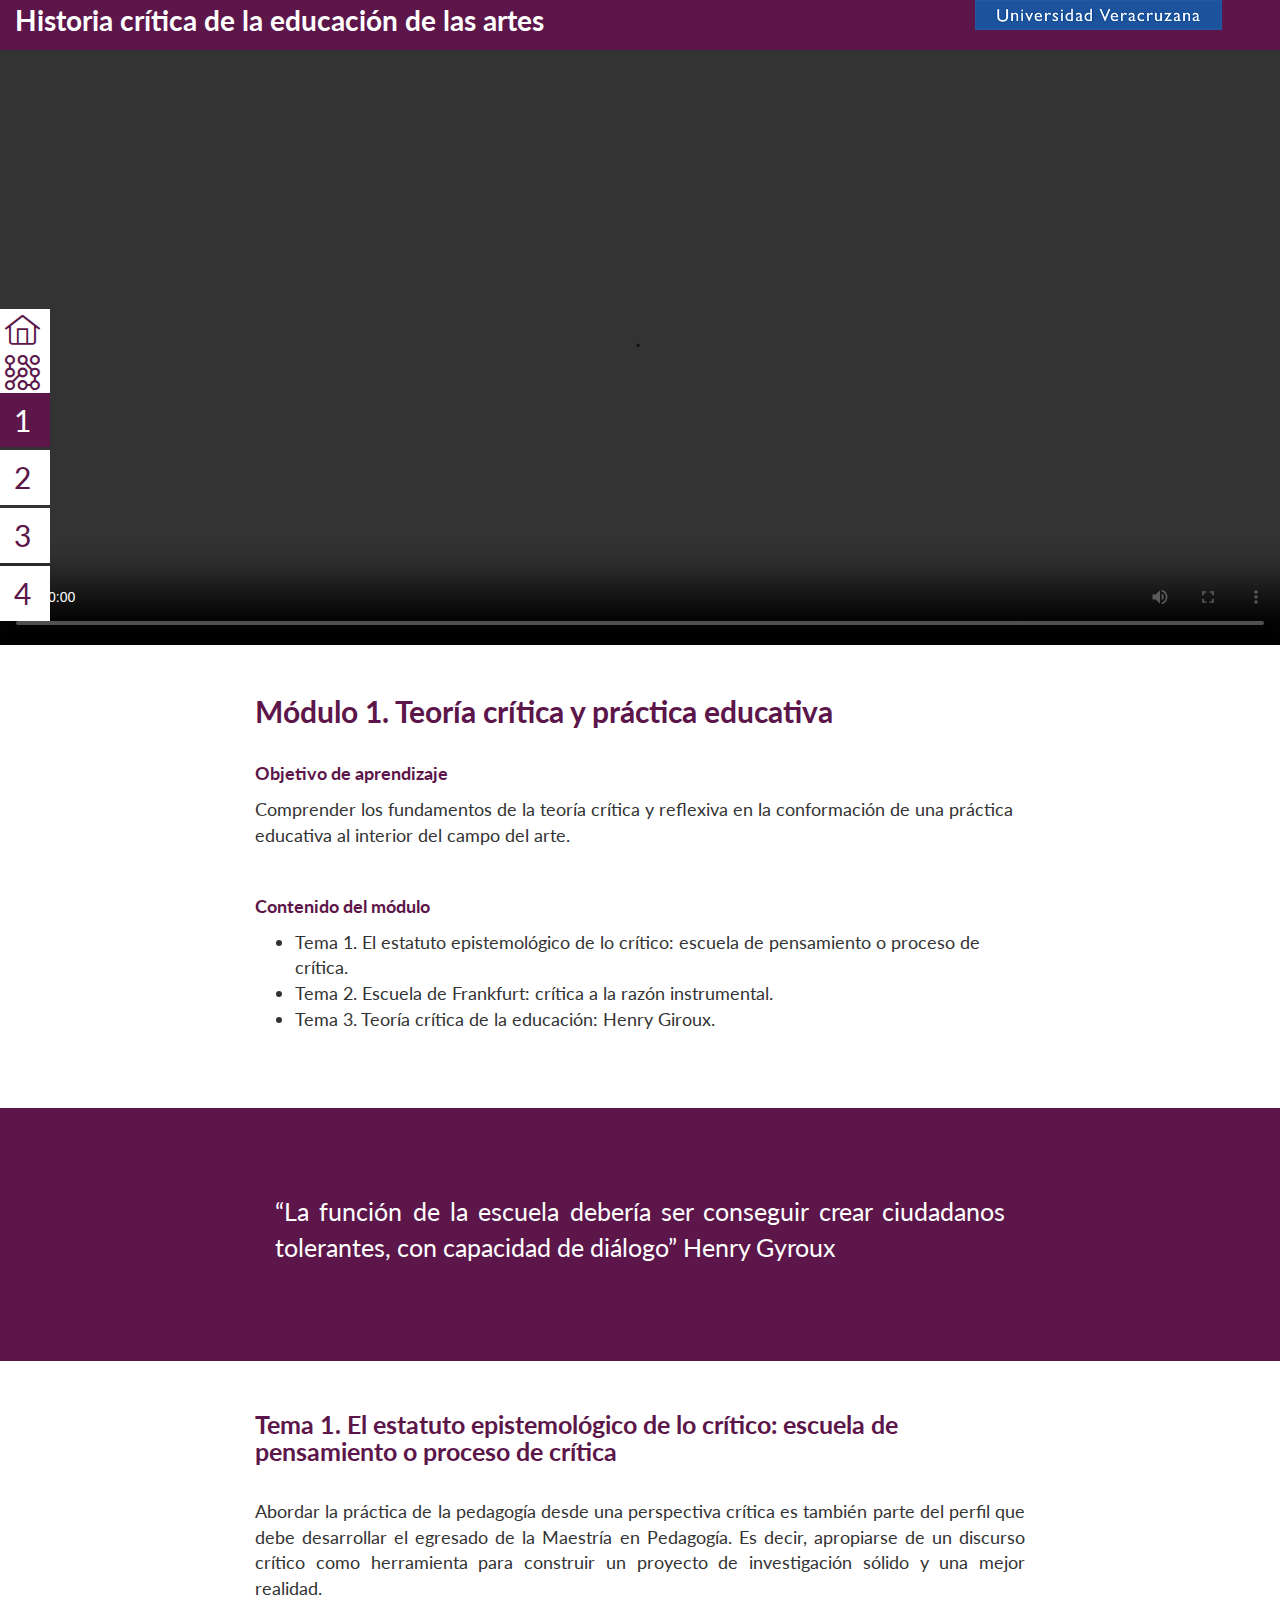
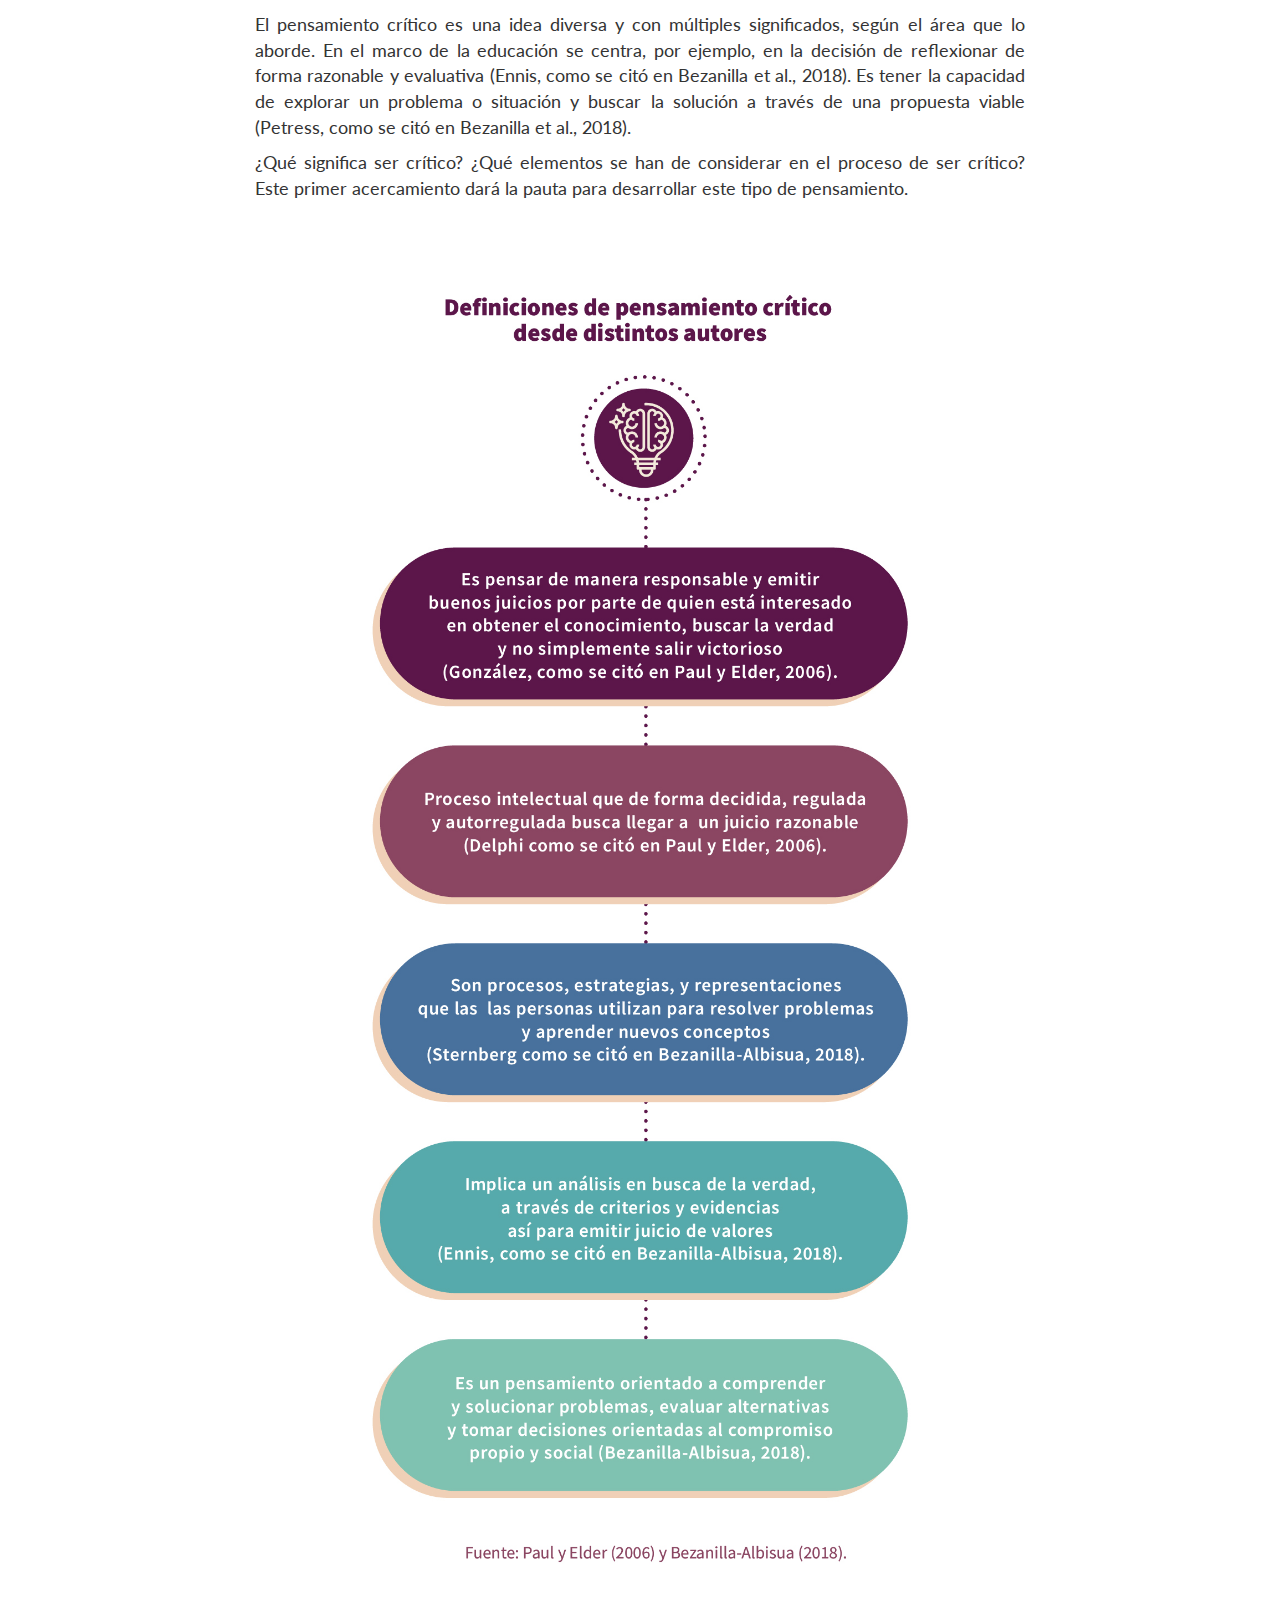
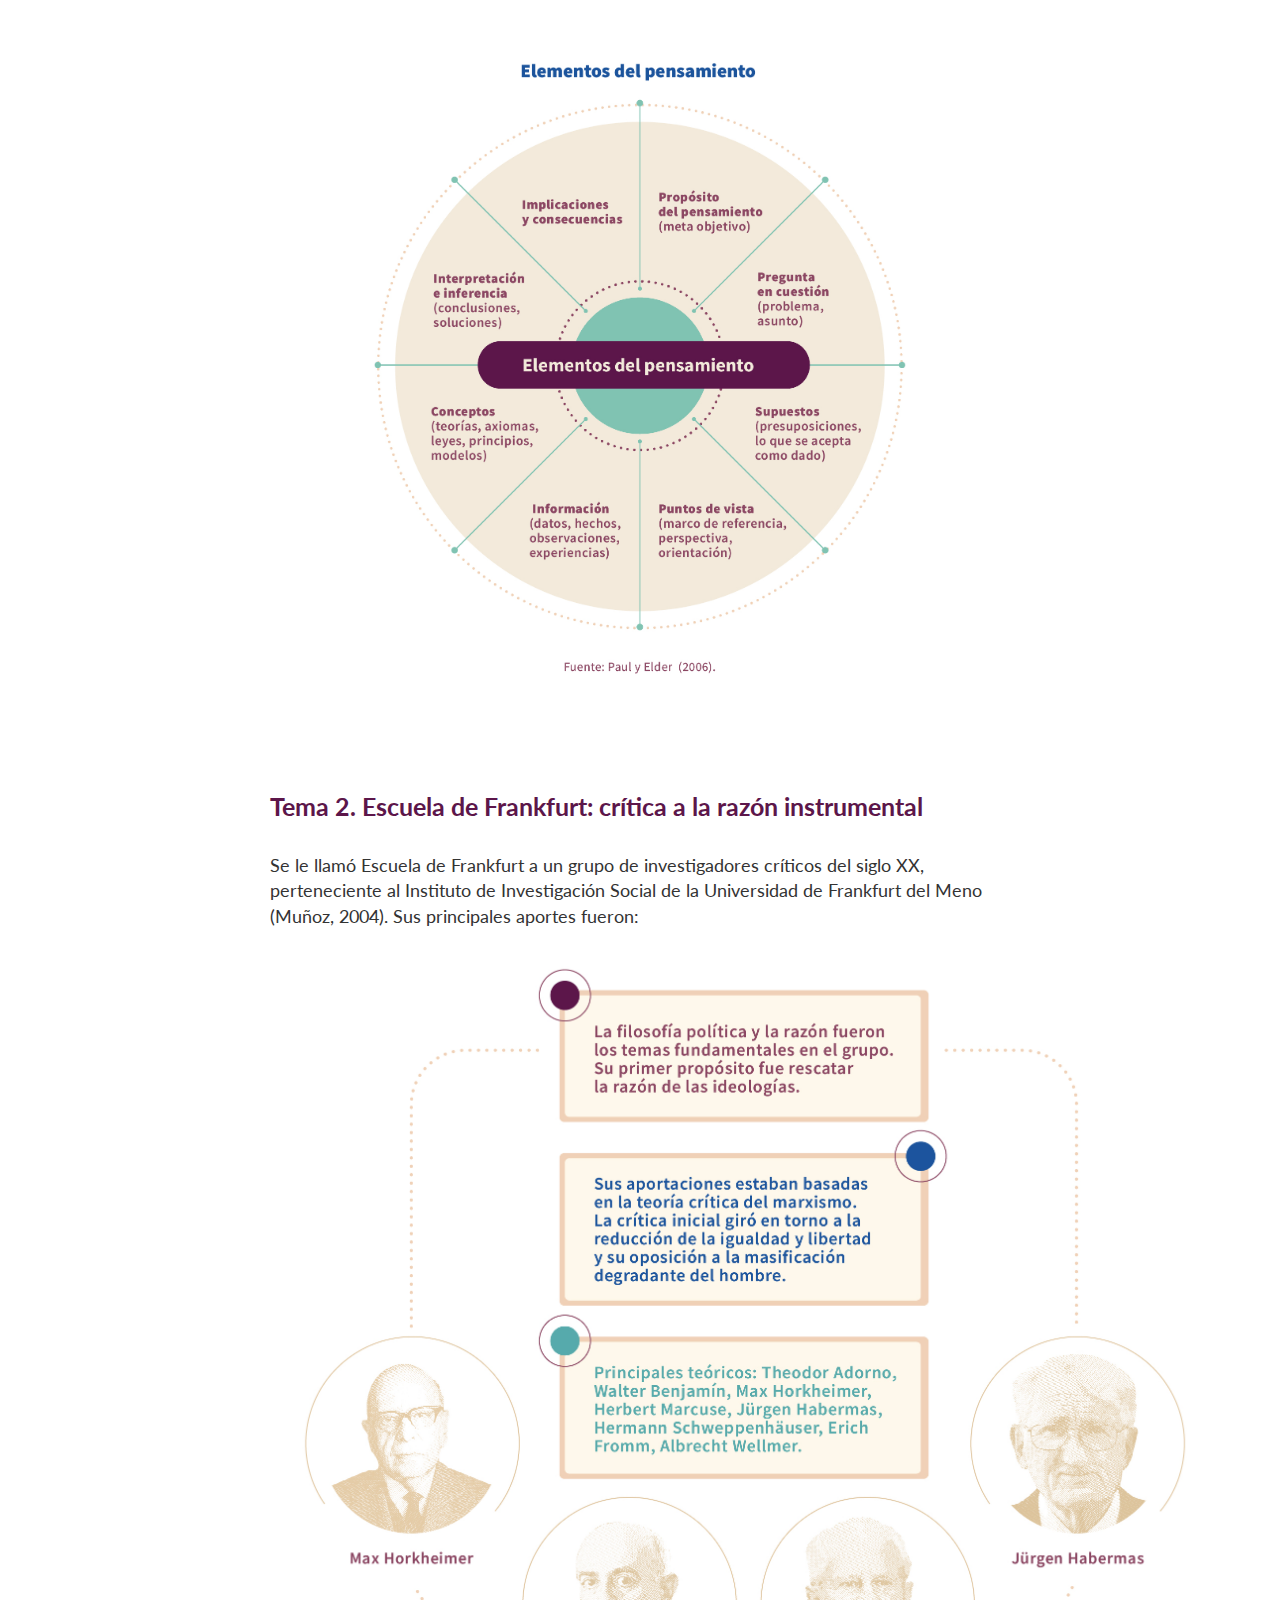
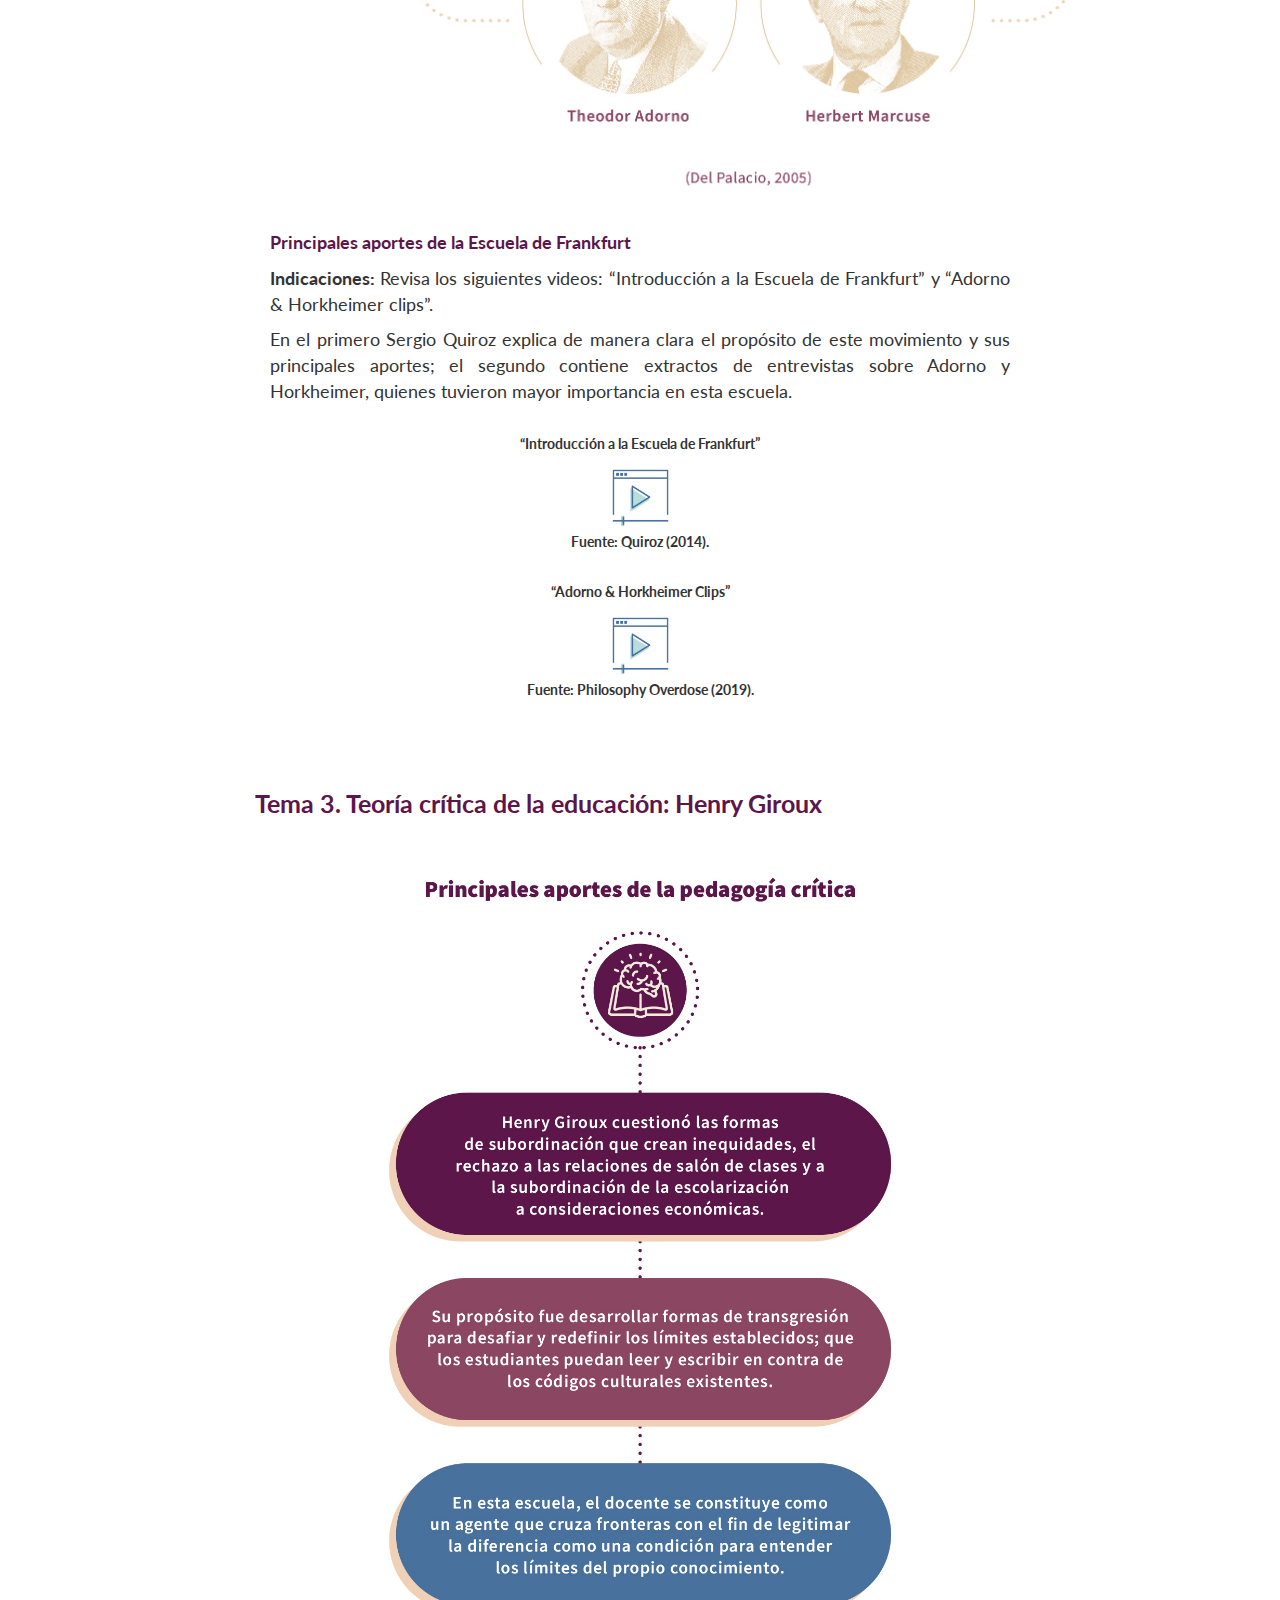
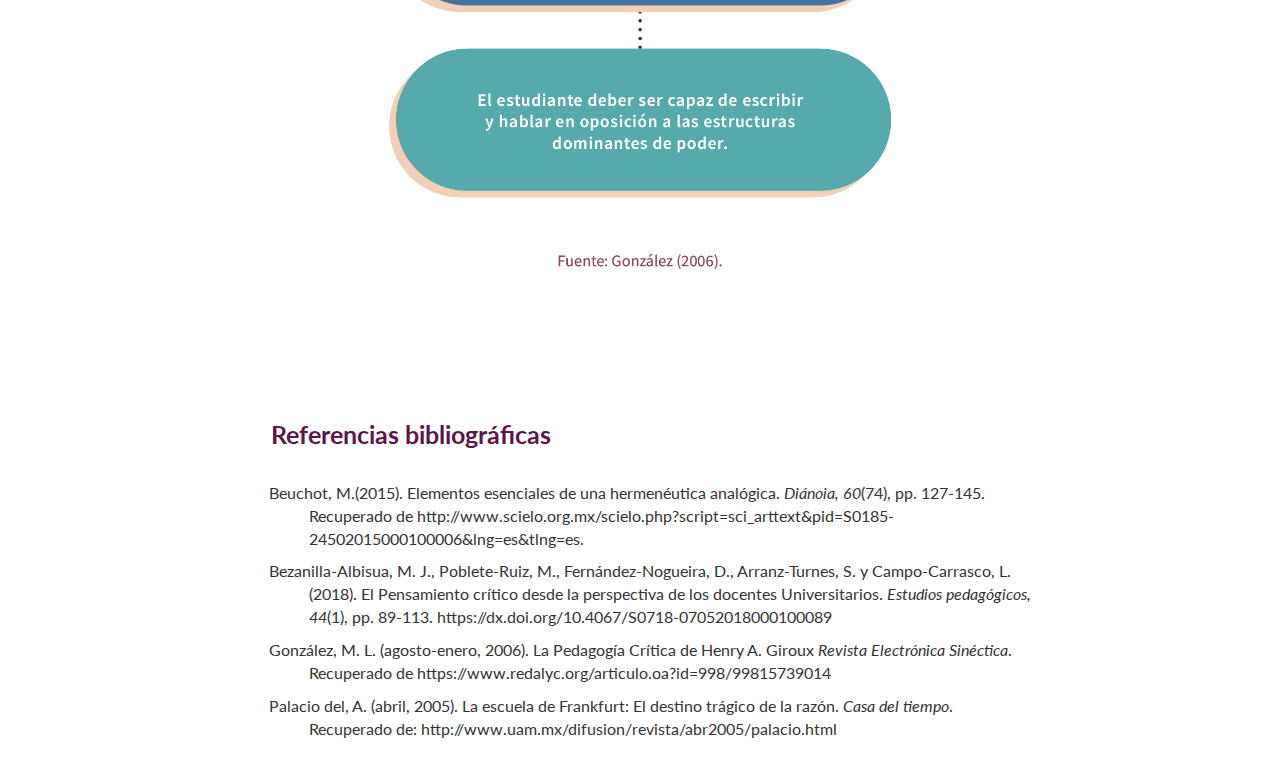
==== commit c6a998bb: "General | favicon" ====
--- a/modulo1.html
+++ b/modulo1.html
@@ -4,6 +4,7 @@
     <meta charset="utf-8">
     <meta name="viewport" content="width=device-width, initial-scale=1.0">
     <title>Historia crítica de la educación de las artes</title>
+    <link rel="shortcut icon" href="./images/favicon.ico" type="image/x-icon">
     <link href="css/font-awesome/css/font-awesome.min.css" rel="stylesheet" type="text/css">
     <link href="https://fonts.googleapis.com/css?family=Lato:400,700" rel="stylesheet" type="text/css">
     <link href="https://fonts.googleapis.com/css?family=ABeeZee" rel="stylesheet">
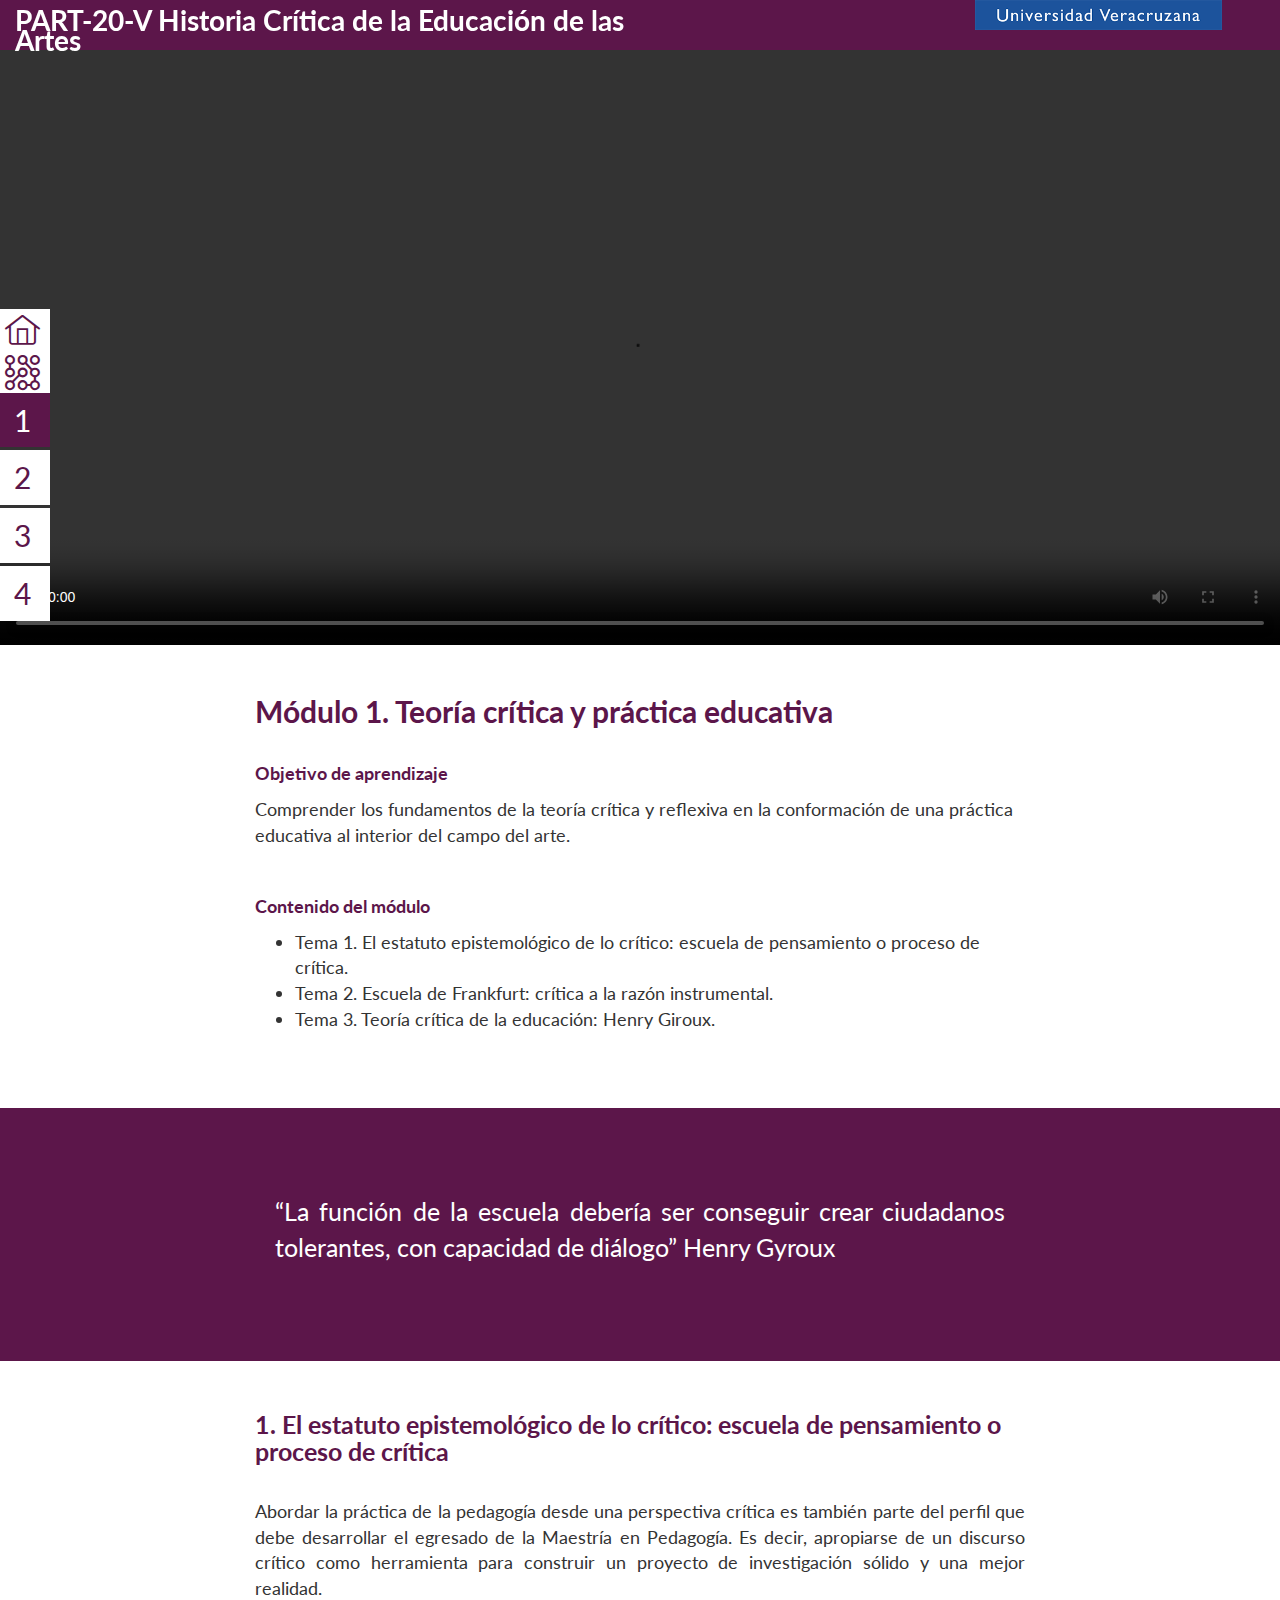
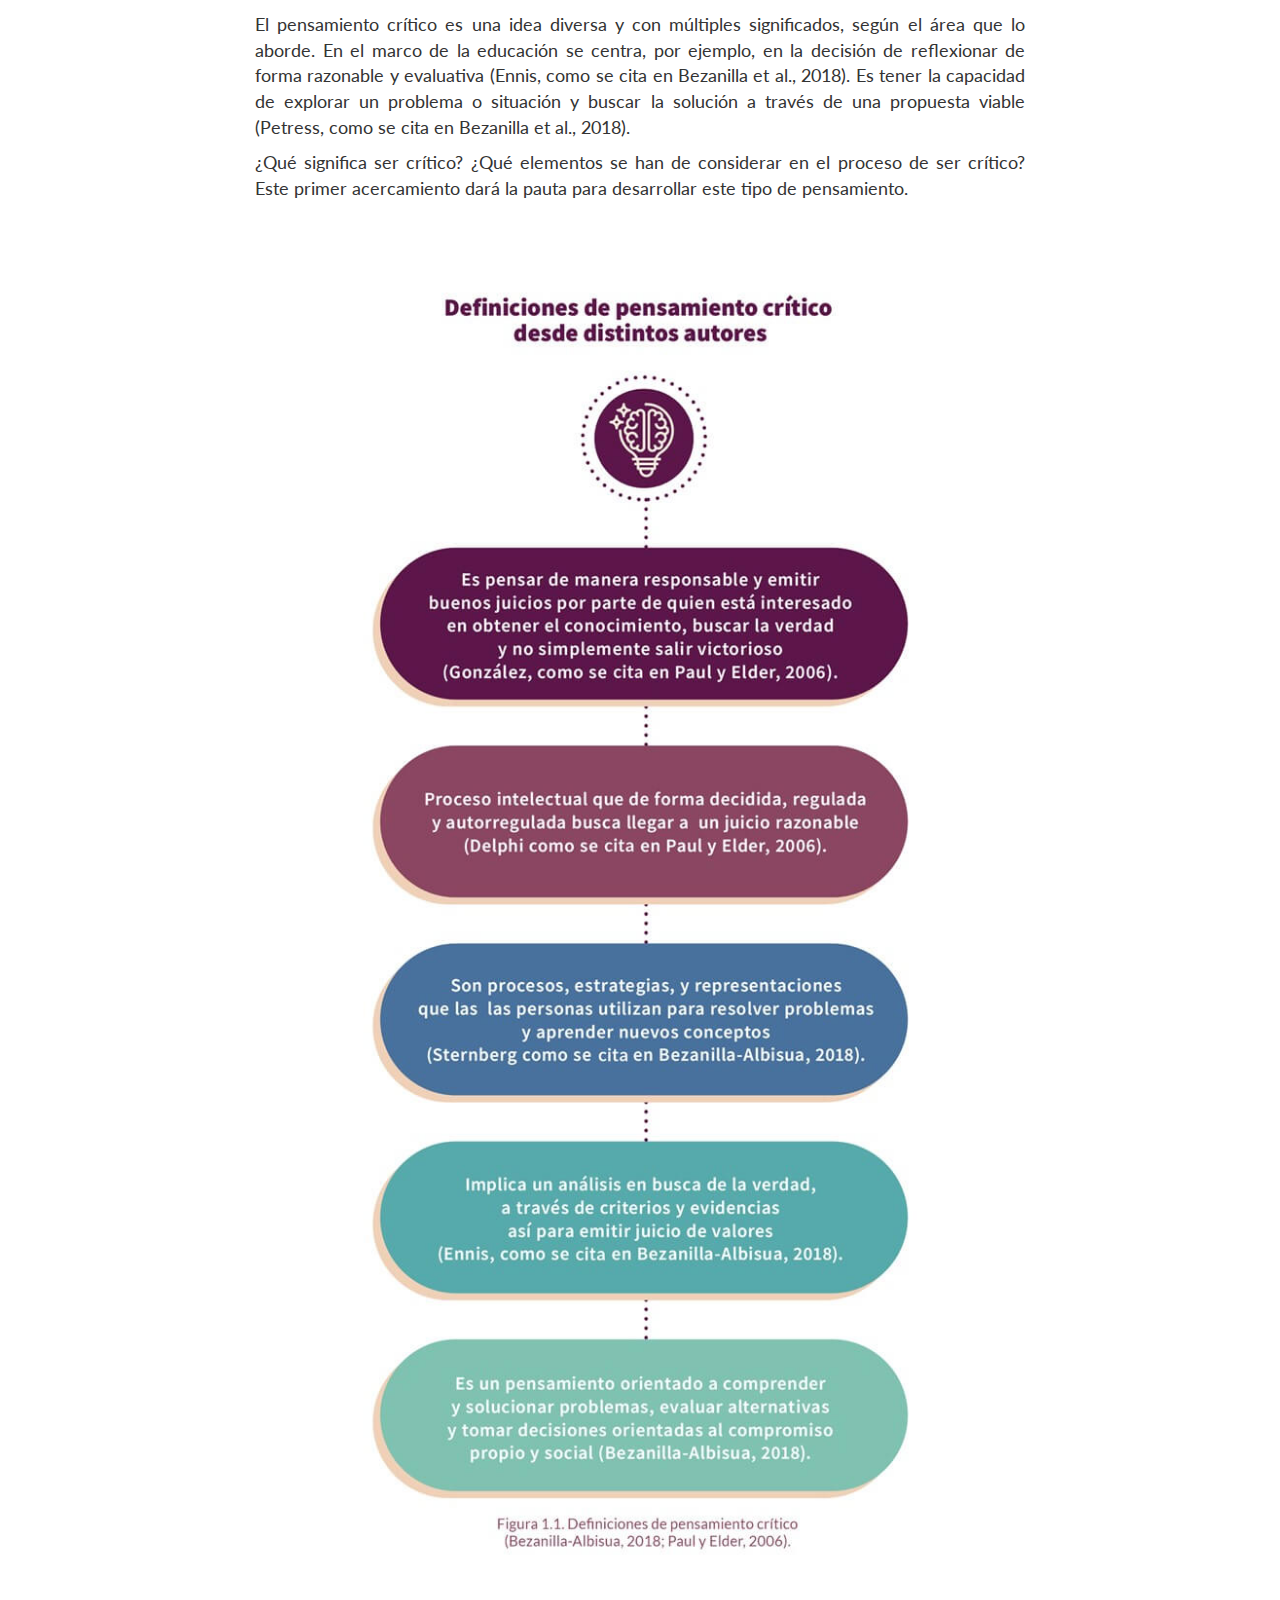
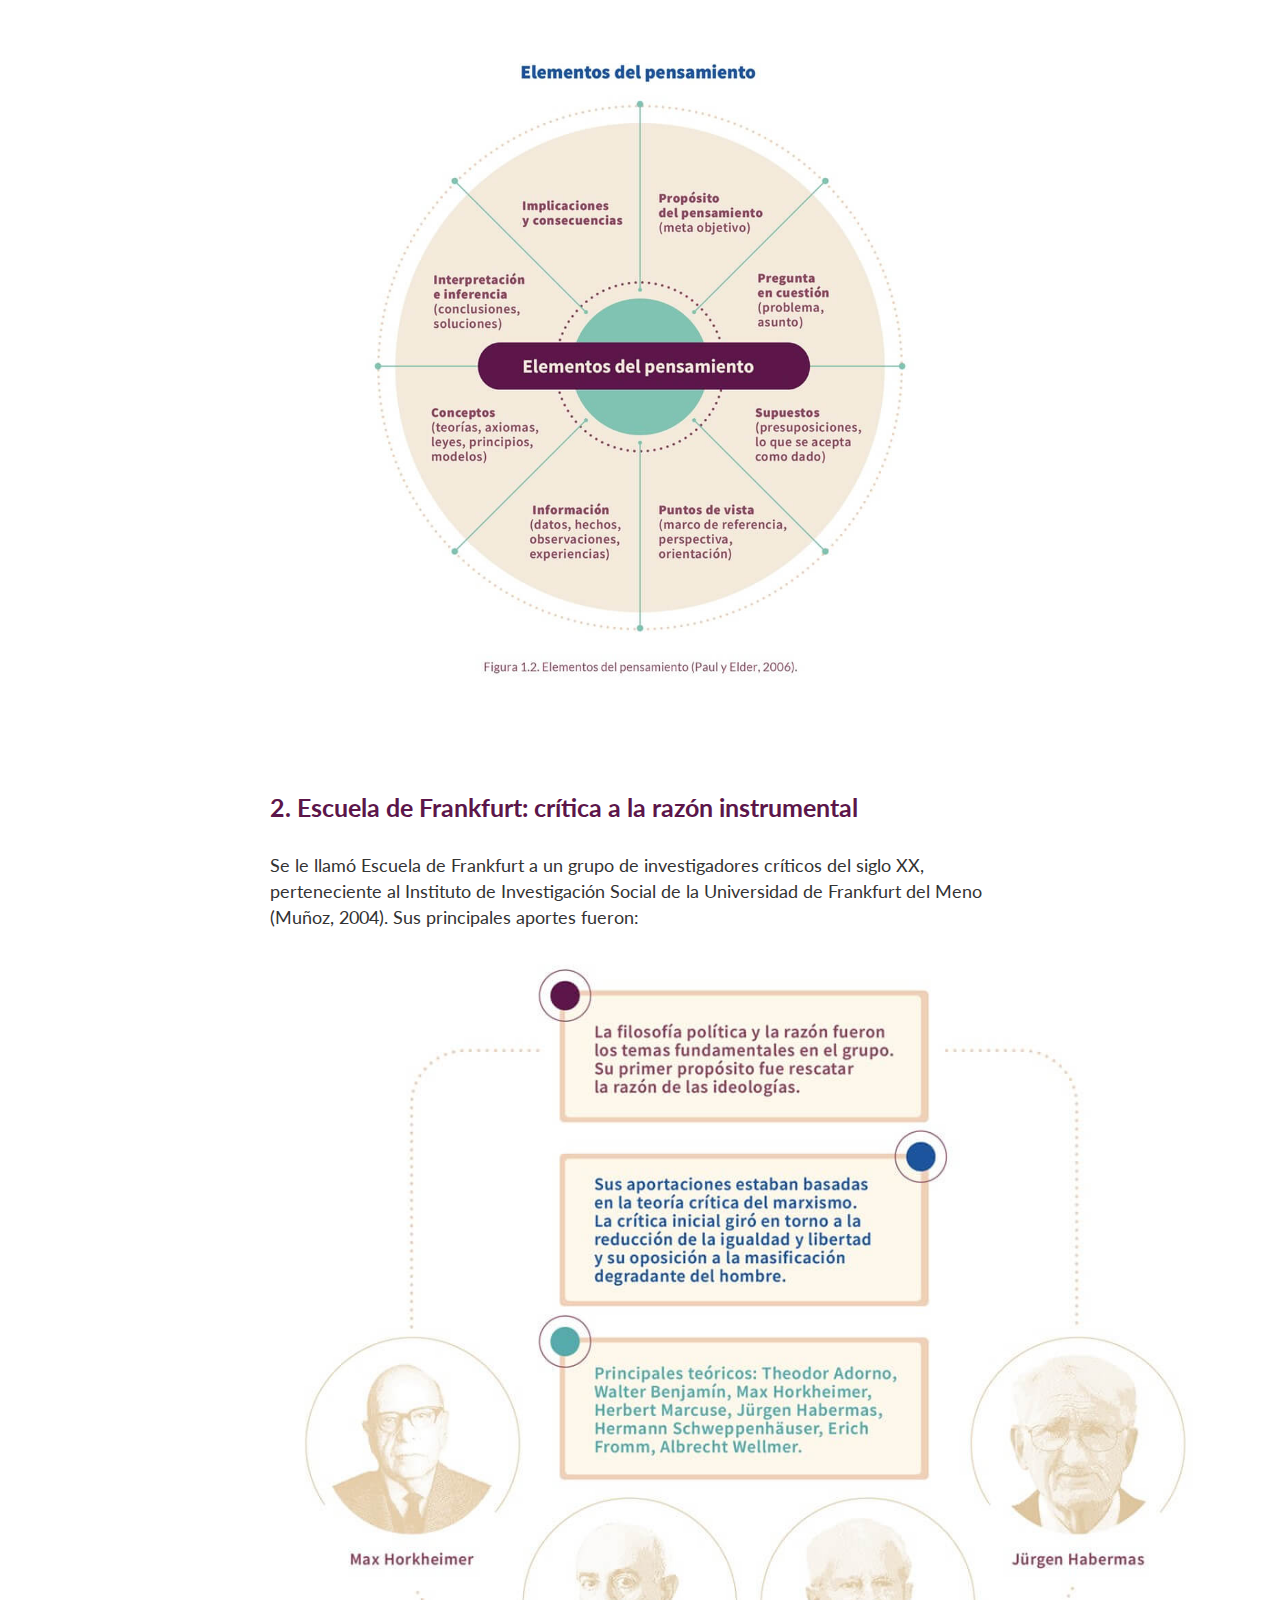
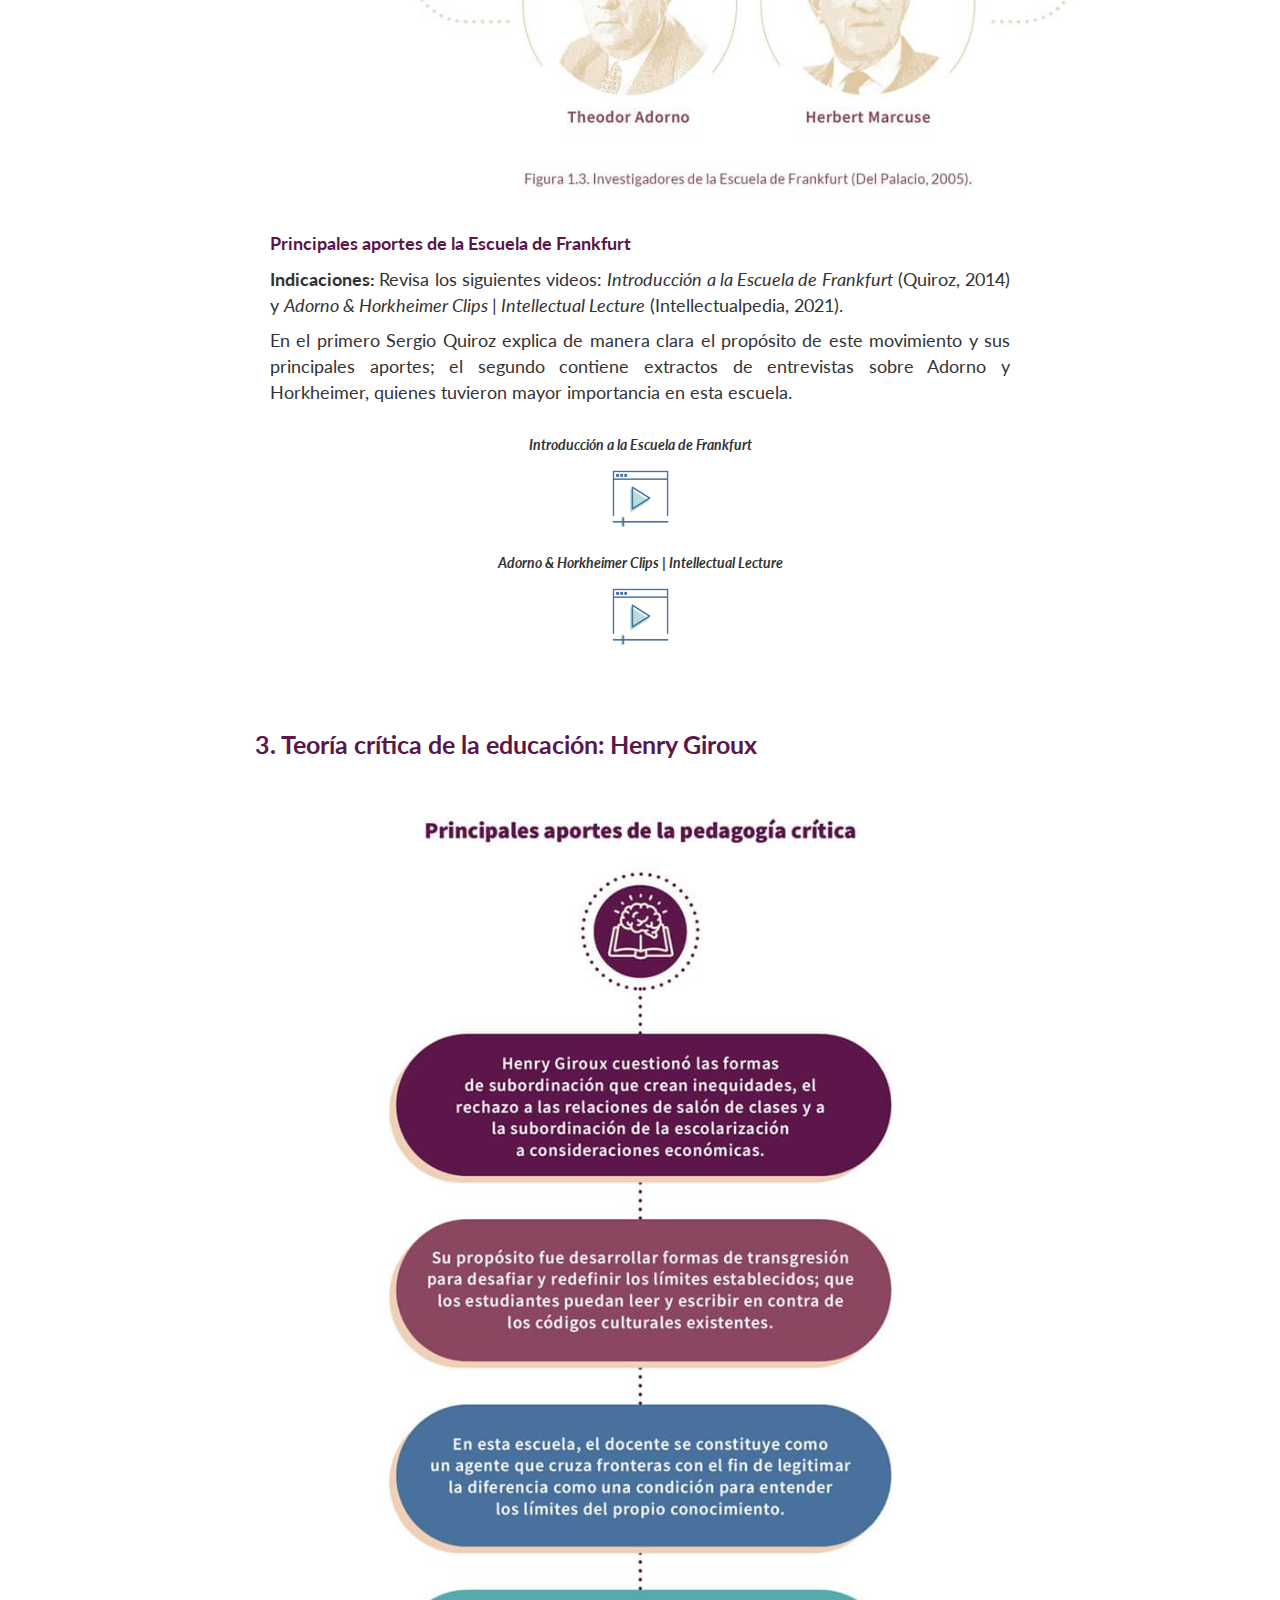
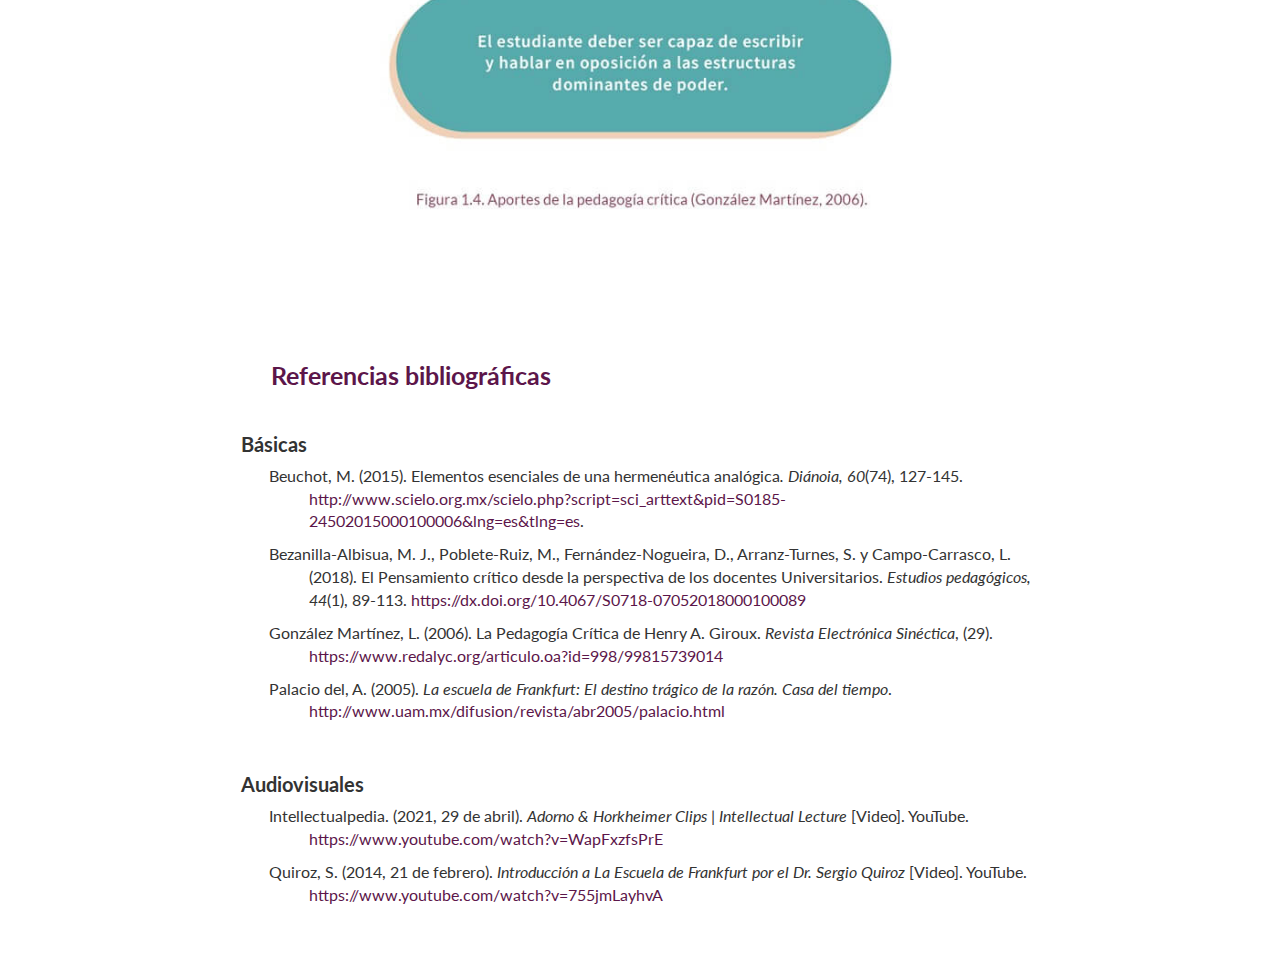
==== commit 6c7c53b9: "General" ====
--- a/modulo1.html
+++ b/modulo1.html
@@ -374,7 +374,7 @@
         <div class="contenedor-idiomas">
             <div class="col-sm-6 col-xs-6 identidad-div">
                 <div class="navbar-brand logo-codaes codaes-logo">
-                    <p class="Text-title white bold" id="Titulo-navbar">Historia crítica de la educación de las artes</p>
+                    <p class="Text-title white bold" id="Titulo-navbar">PART-20-V Historia Crítica de la Educación de las Artes</p>
                 </div>
             </div>
 
@@ -494,11 +494,11 @@
     
     <section class="contenedor-tema1">
         <div class="container">
-            <h2 class="bold purple titulo">Tema 1. El estatuto epistemológico de lo crítico: escuela de pensamiento
+            <h2 class="bold purple titulo">1. El estatuto epistemológico de lo crítico: escuela de pensamiento
             o proceso de crítica</h2>
             <p class="text-content justify">
                 Abordar la práctica de la pedagogía desde una perspectiva crítica es también parte del perfil que debe desarrollar el egresado de la Maestría en Pedagogía. Es decir, apropiarse de un discurso crítico como herramienta para construir un proyecto de investigación sólido y una mejor realidad.</p>
-            <p class="text-content justify">El pensamiento crítico es una idea diversa y con múltiples significados, según el área que lo aborde. En el marco de la educación se centra, por ejemplo, en la decisión de reflexionar de forma razonable y evaluativa (Ennis, como se citó en Bezanilla et al., 2018). Es tener la capacidad de explorar un problema o situación y buscar la solución a través de una propuesta viable (Petress, como se citó en Bezanilla et al., 2018).
+            <p class="text-content justify">El pensamiento crítico es una idea diversa y con múltiples significados, según el área que lo aborde. En el marco de la educación se centra, por ejemplo, en la decisión de reflexionar de forma razonable y evaluativa (Ennis, como se cita en Bezanilla et al., 2018). Es tener la capacidad de explorar un problema o situación y buscar la solución a través de una propuesta viable (Petress, como se cita en Bezanilla et al., 2018).
             </p>
             <p class="text-content justify">¿Qué significa ser crítico? ¿Qué elementos se han de considerar en el proceso de ser crítico? 
             Este primer acercamiento dará la pauta para desarrollar este tipo de pensamiento.</p>
@@ -518,7 +518,7 @@
     <section class="contenedor-tema2" id="leer ">
         <div class="container">
             <div class="col-md-12">
-                <h2 class="bold purple titulo" style="font-family: Lato;">Tema 2. Escuela de Frankfurt: crítica a la razón instrumental</h2>
+                <h2 class="bold purple titulo" style="font-family: Lato;">2. Escuela de Frankfurt: crítica a la razón instrumental</h2>
                 <p class="text-content jsutify">
                 Se le llamó Escuela de Frankfurt  a un grupo de investigadores críticos del siglo XX, perteneciente al Instituto de Investigación Social de la Universidad de Frankfurt del Meno (Muñoz, 2004). Sus principales aportes fueron:
                 </p>
@@ -526,15 +526,14 @@
                 <img src="images/esquema1_m1_t2-01.jpg"  class="esquema-m1-t2">
                 </div>
                 <p class="text-content purple bold">Principales aportes de la Escuela de Frankfurt </p>
-                <p class="text-content bold justify">Indicaciones: <b class="text-content justify" style="font-weight: lighter;">Revisa los siguientes videos: “Introducción a la Escuela de Frankfurt” y “Adorno & Horkheimer clips”.</b></p>
+                <p class="text-content bold justify">Indicaciones: <b class="text-content justify" style="font-weight: lighter;">Revisa los siguientes videos: <em>Introducción a la Escuela de Frankfurt</em> (Quiroz, 2014) y <em>Adorno &amp; Horkheimer Clips | Intellectual Lecture</em> (Intellectualpedia, 2021).</b></p>
                 <p class="text-content justify">En el primero Sergio Quiroz explica de manera clara el propósito de este movimiento y sus principales aportes; el segundo contiene extractos de entrevistas sobre Adorno y Horkheimer, quienes tuvieron mayor importancia en esta escuela. </p>
                 <div class="row">
                         <div class="col-lg-12">
                             <div class="imgcenter">
                                 <div class="col-lg-12">
-                                    <p class="text-content">“Introducción a la Escuela de Frankfurt”</p>
+                                    <p class="text-content"><em>Introducción a la Escuela de Frankfurt</em></p>
                                     <a href="https://www.youtube.com/watch?v=755jmLayhvA" target="_blank"><img src="images/iconos_filosofia_m1-09.jpg" alt="Lectura" width="100%" class="icono-actividad" /></a>
-                                    <p class="text-content">Fuente: Quiroz (2014).</p>
                                 </div>
                             </div>   
                         </div>
@@ -543,11 +542,10 @@
                         <div class="col-lg-12">
                             <div class="imgcenter">
                                 <div class="col-lg-12">
-                                    <p class="text-content">“Adorno & Horkheimer Clips”</p>
+                                    <p class="text-content"><em>Adorno & Horkheimer Clips | Intellectual Lecture</em></p>
                                     <a href="https://www.youtube.com/watch?v=WapFxzfsPrE" target="_blank"><img src="images/iconos_filosofia_m1-09.jpg" alt="Lectura" width="100%" class="icono-actividad" /></a>
-                                    <p class="text-content">Fuente: Philosophy Overdose (2019).</p>
                                 </div>
-                                                   </div>                                                       
+                            </div>                                                       
                         </div>
                     </div>
             </div>    
@@ -556,7 +554,7 @@
     
     <section class="contenedor-tema3">
         <div class="container">
-            <h2 class="bold purple titulo">Tema 3. Teoría crítica de la educación: Henry Giroux</h2>
+            <h2 class="bold purple titulo">3. Teoría crítica de la educación: Henry Giroux</h2>
             <div class="imgcenter">
                 <img src="images/esquema1_m1_t3-01.jpg" width="75%">
                 </div>
@@ -567,11 +565,16 @@
     <section class="referencia">
         <div class="container">
             <h2 class="bold purple titulo" style="padding-left: 30px;">Referencias bibliográficas</h2>
-            
-            <p class="francesa">Beuchot, M.(2015). Elementos esenciales de una hermenéutica analógica.<i> Diánoia, 60</i>(74), pp. 127-145. Recuperado de http://www.scielo.org.mx/scielo.php?script=sci_arttext&pid=S0185-24502015000100006&lng=es&tlng=es.</p>
-            <p class="francesa">Bezanilla-Albisua, M. J., Poblete-Ruiz, M., Fernández-Nogueira, D., Arranz-Turnes, S. y Campo-Carrasco, L. (2018). El Pensamiento crítico desde la perspectiva de los docentes Universitarios. <i>Estudios pedagógicos, 44</i>(1), pp. 89-113. https://dx.doi.org/10.4067/S0718-07052018000100089</p>
-            <p class="francesa">González,  M. L. (agosto-enero, 2006). La Pedagogía Crítica de Henry A. Giroux <i>Revista Electrónica Sinéctica</i>. Recuperado de https://www.redalyc.org/articulo.oa?id=998/99815739014</p>
-            <p class="francesa">Palacio del, A. (abril, 2005). La escuela de Frankfurt: El destino trágico de la razón. <i>Casa del tiempo</i>. Recuperado de: http://www.uam.mx/difusion/revista/abr2005/palacio.html</p>
+            <h3><strong>Básicas</strong></h3>
+            <p class="francesa">Beuchot, M. (2015). Elementos esenciales de una hermenéutica analógica<em>. Diánoia, 60</em>(74), 127-145. <a href="http://www.scielo.org.mx/scielo.php?script=sci_arttext&amp;pid=S0185-24502015000100006&amp;lng=es&amp;tlng=es" target="_blank" rel="noopener">http://www.scielo.org.mx/scielo.php?script=sci_arttext&amp;pid=S0185-24502015000100006&amp;lng=es&amp;tlng=es</a>.</p>
+            <p class="francesa">Bezanilla-Albisua, M. J., Poblete-Ruiz, M., Fernández-Nogueira, D., Arranz-Turnes, S. y Campo-Carrasco, L. (2018). El Pensamiento crítico desde la perspectiva de los docentes Universitarios. <em>Estudios pedagógicos, 44</em>(1), 89-113. <a href="https://dx.doi.org/10.4067/S0718-07052018000100089" target="_blank" rel="noopener">https://dx.doi.org/10.4067/S0718-07052018000100089</a></p>
+            <p class="francesa">González Martínez, L. (2006). La Pedagogía Crítica de Henry A. Giroux. <em>Revista Electrónica Sinéctica</em>, (29). <a href="https://www.redalyc.org/articulo.oa?id=998/99815739014" target="_blank" rel="noopener">https://www.redalyc.org/articulo.oa?id=998/99815739014</a></p>
+            <p class="francesa">Palacio del, A. (2005). <em>La escuela de Frankfurt: El destino trágico de la razón. Casa del tiempo</em>. <a href="http://www.uam.mx/difusion/revista/abr2005/palacio.html" target="_blank" rel="noopener">http://www.uam.mx/difusion/revista/abr2005/palacio.html</a></p>
+            <br>
+            <h3><strong>Audiovisuales</strong></h3>
+            <p class="francesa">Intellectualpedia. (2021, 29 de abril). <em>Adorno &amp; Horkheimer Clips | Intellectual Lecture </em>[Video]. YouTube. <a href="https://www.youtube.com/watch?v=WapFxzfsPrE" target="_blank" rel="noopener">https://www.youtube.com/watch?v=WapFxzfsPrE</a></p>
+            <p class="francesa">Quiroz, S. (2014, 21 de febrero). <em>Introducción a La Escuela de Frankfurt por el Dr. Sergio Quiroz</em> [Video]. YouTube. <a href="https://www.youtube.com/watch?v=755jmLayhvA" target="_blank" rel="noopener">https://www.youtube.com/watch?v=755jmLayhvA</a></p>
+            <br>
         </div>
     </section>
     <script src="https://cdnjs.cloudflare.com/ajax/libs/popper.js/1.14.3/umd/popper.min.js"></script>
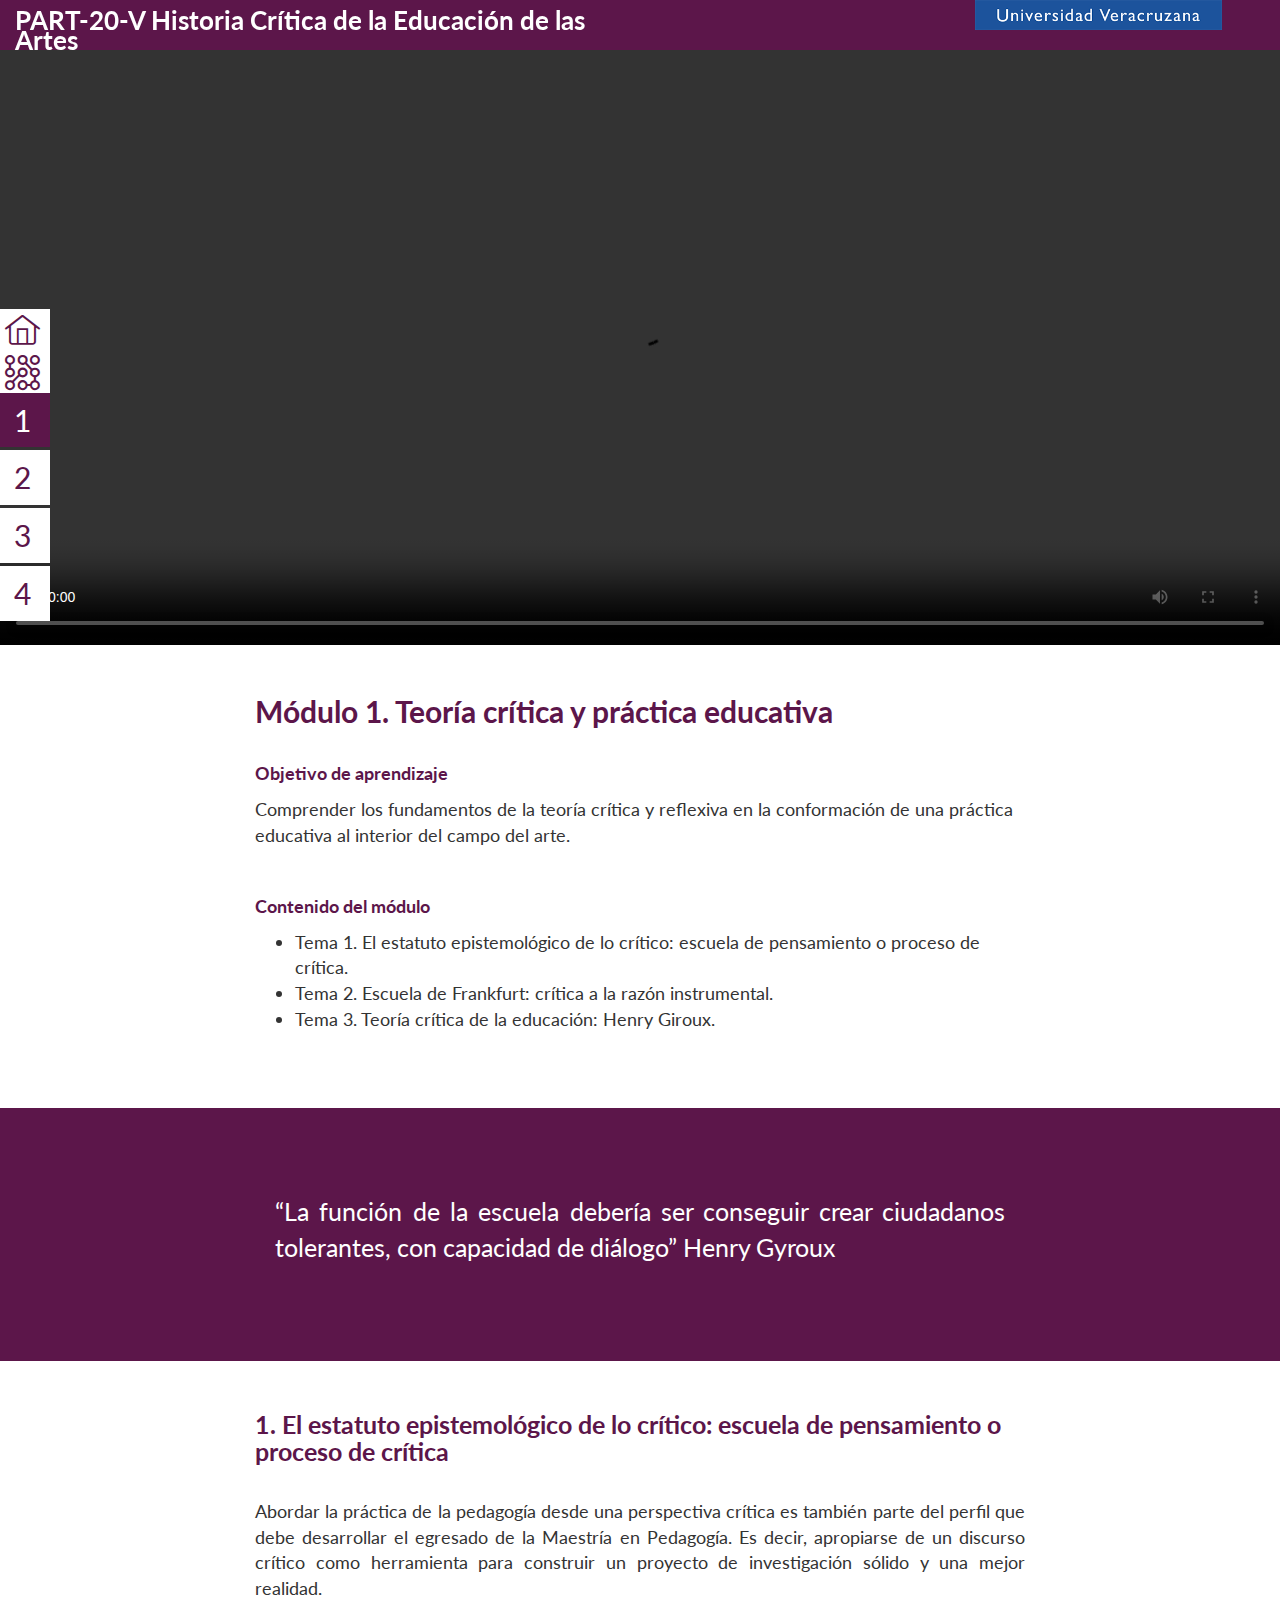
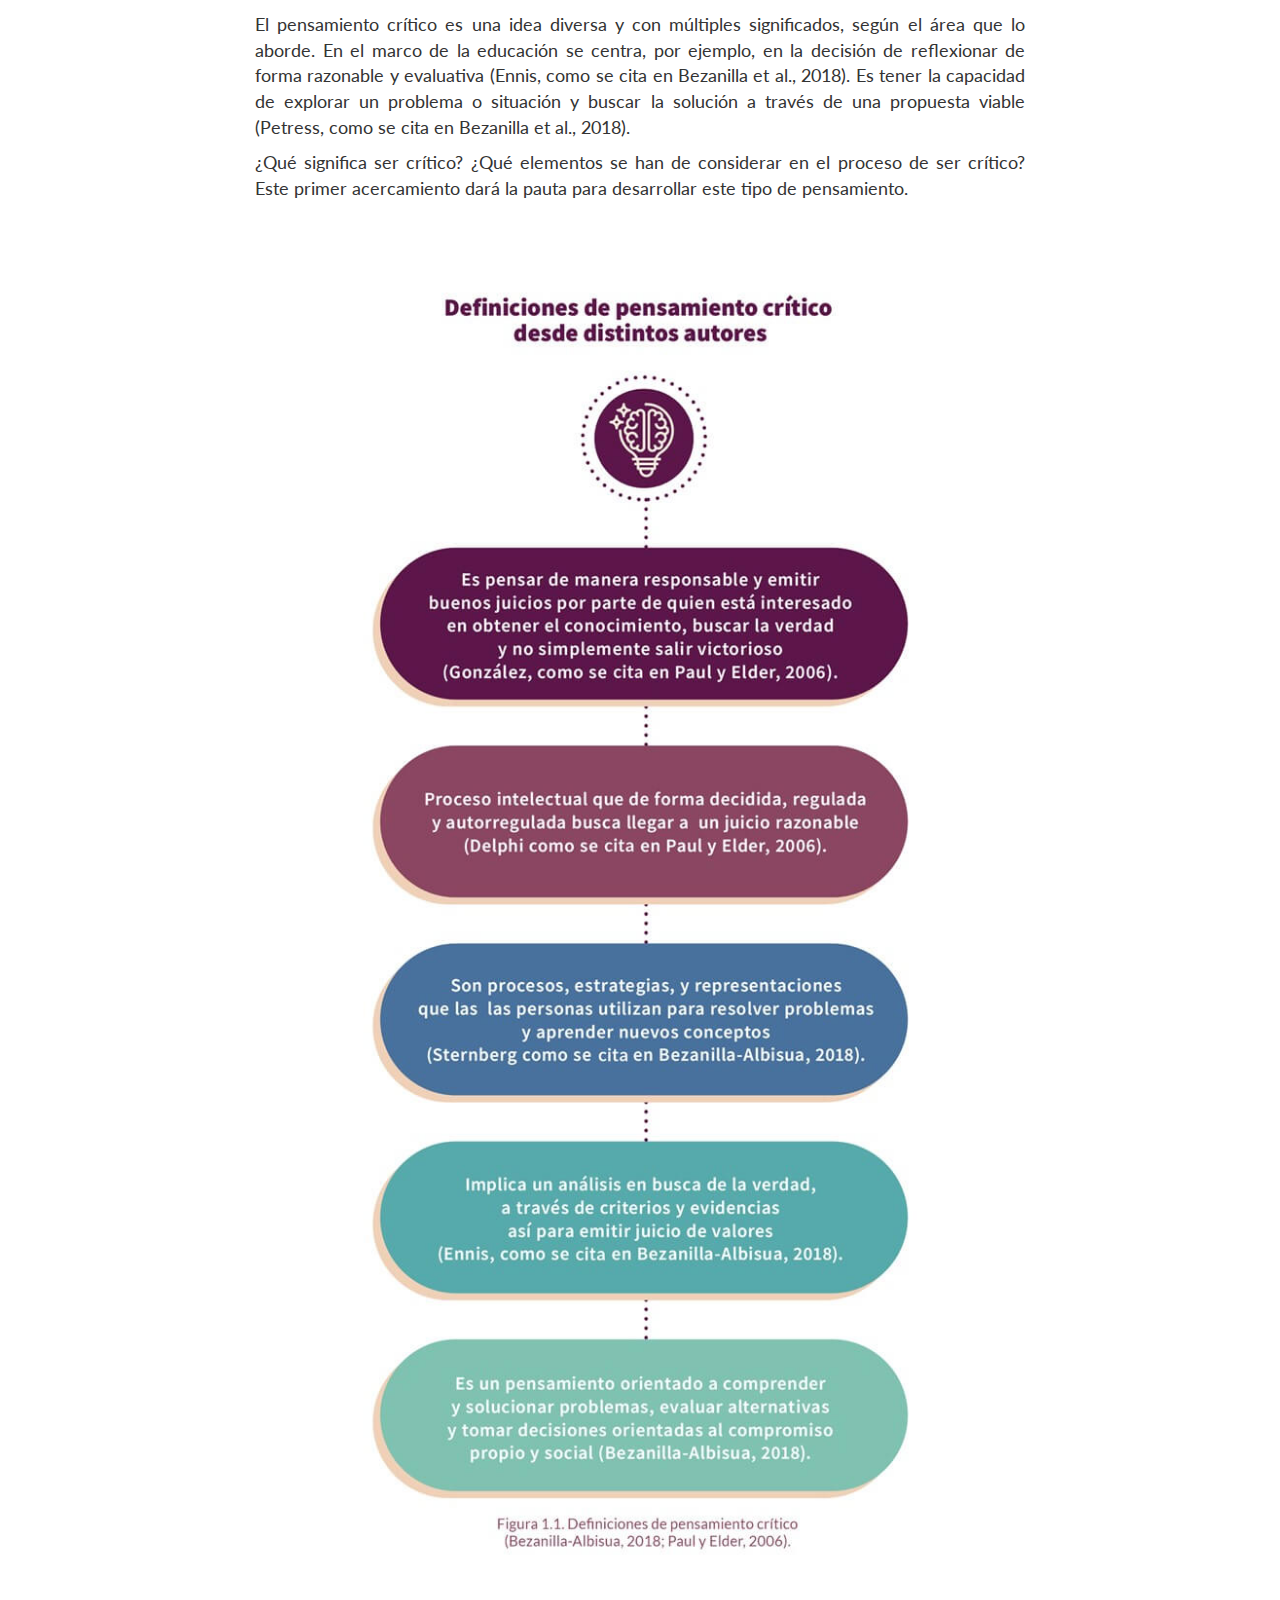
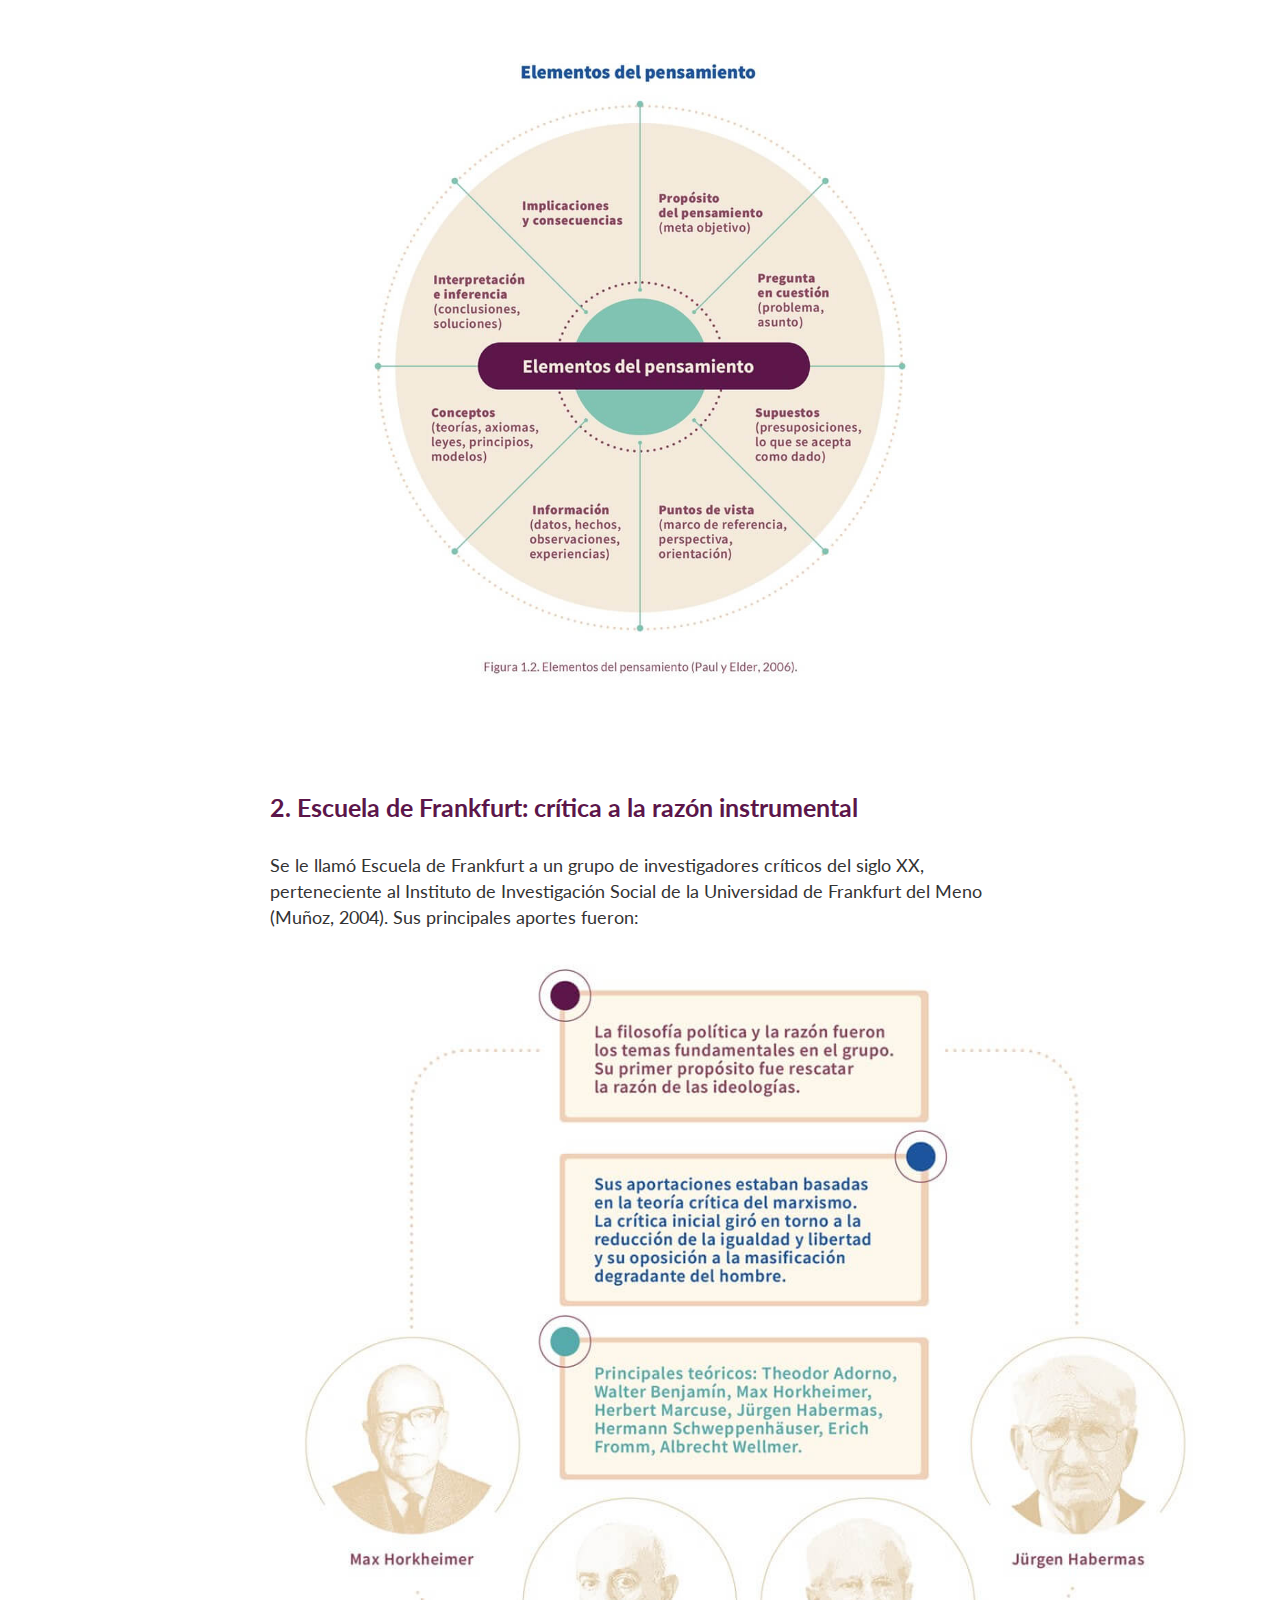
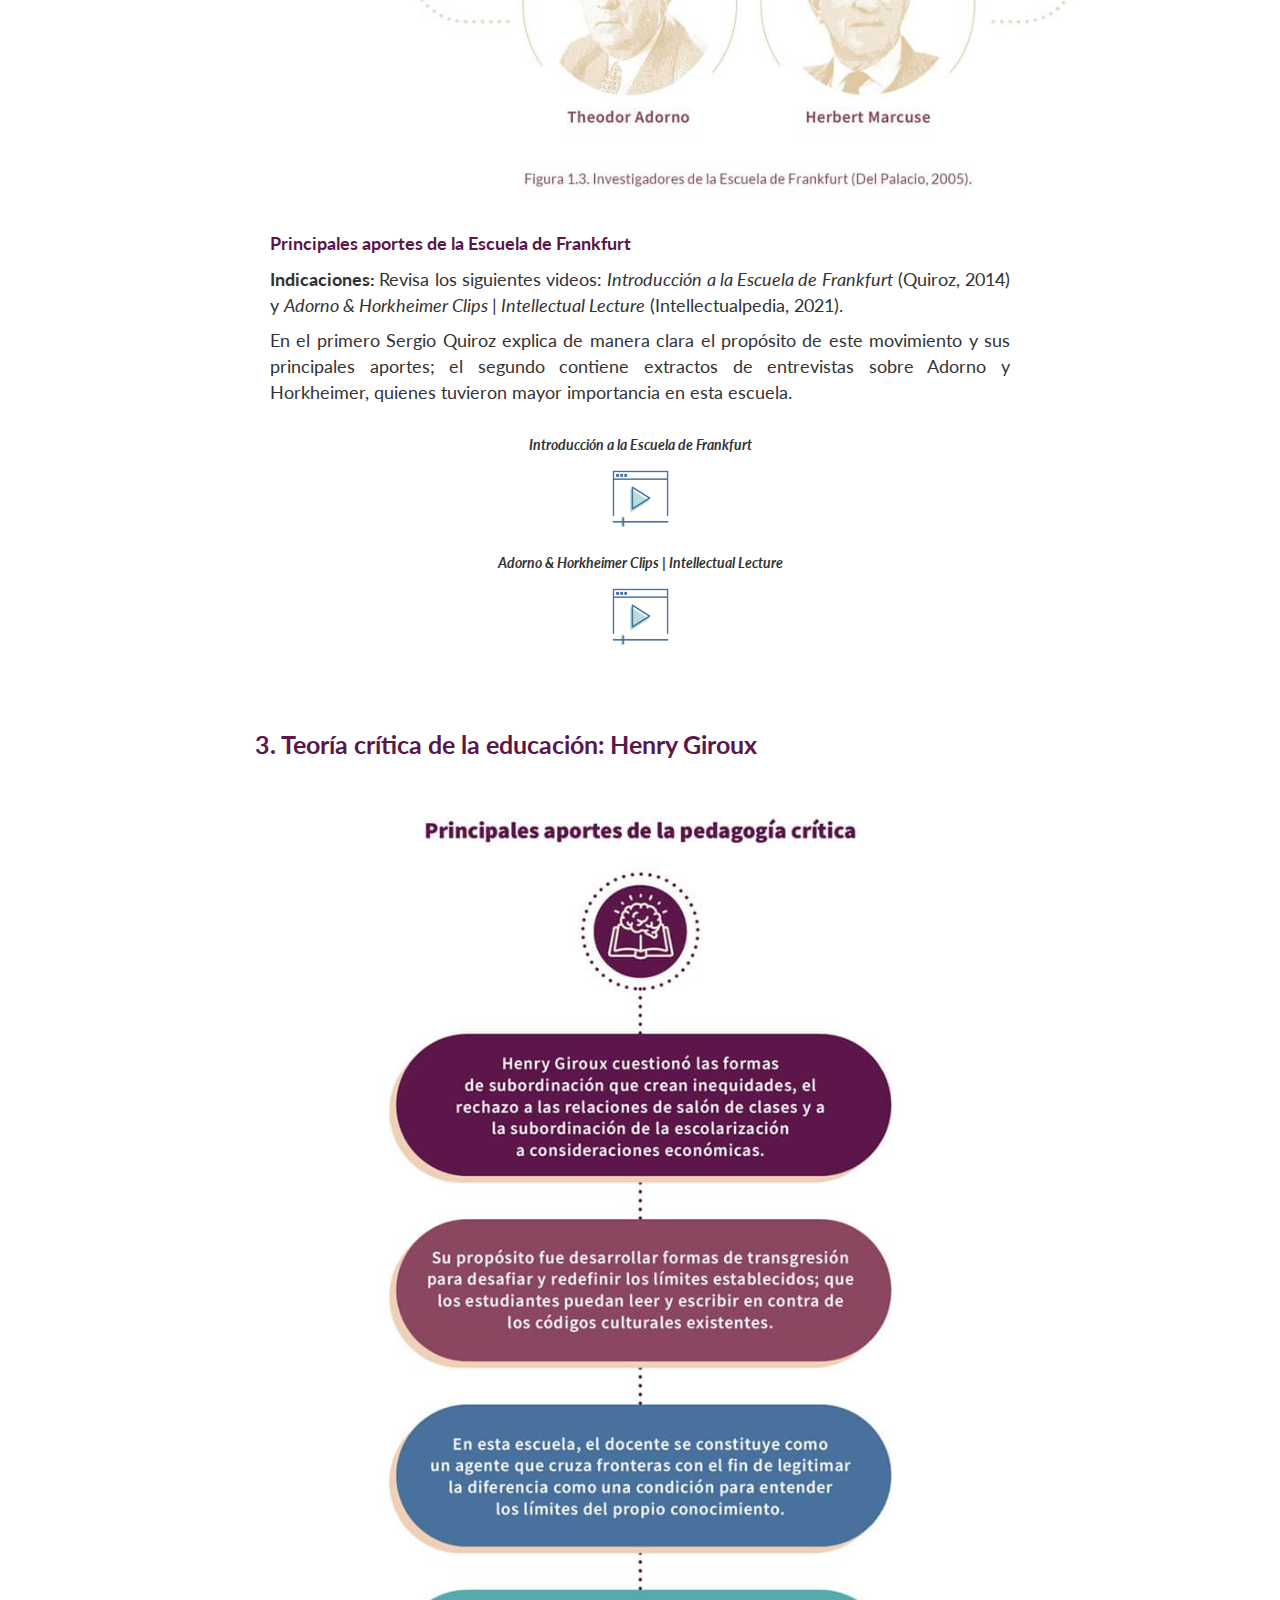
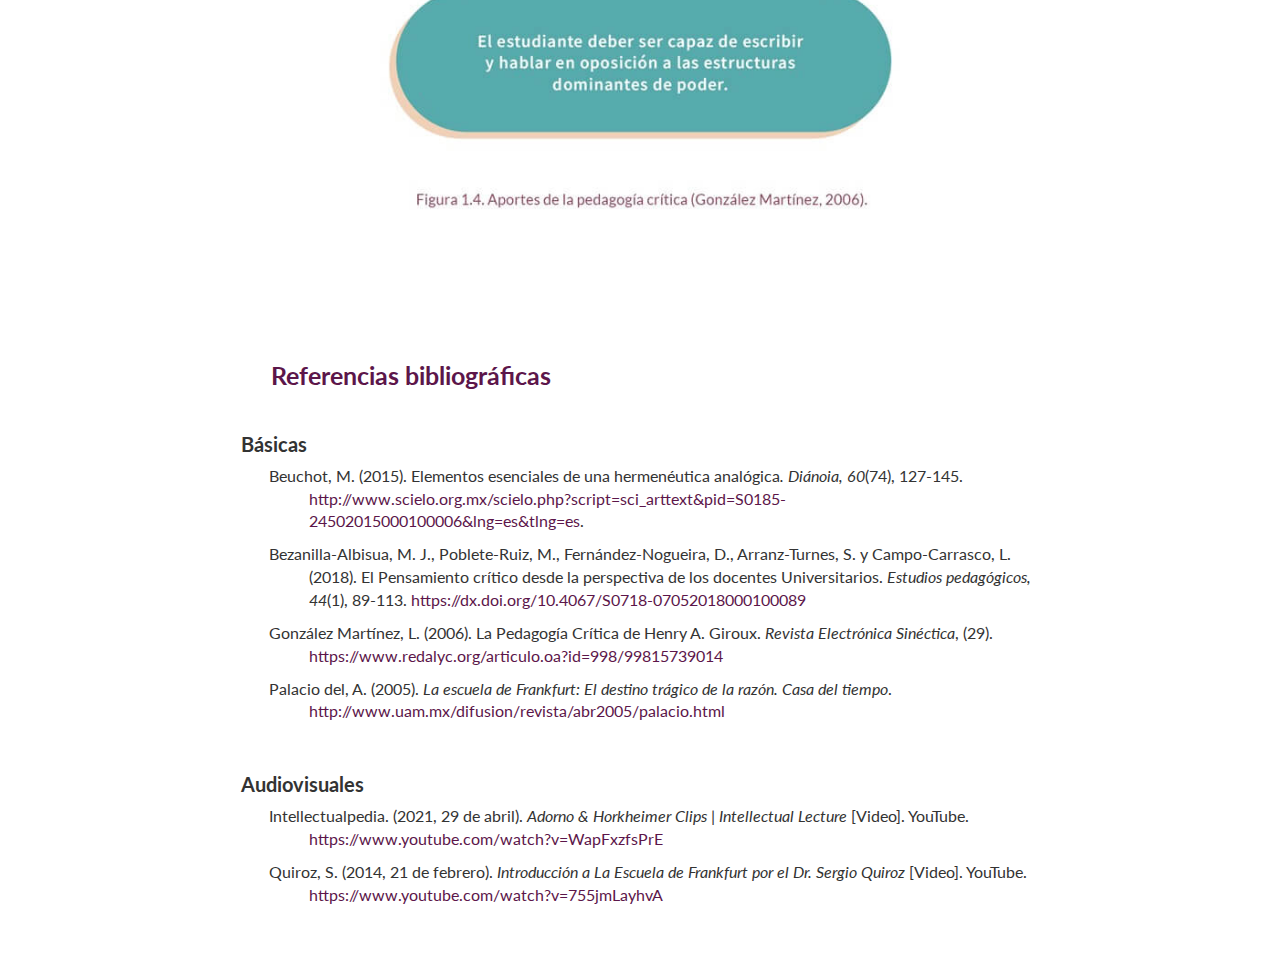
==== commit 3f18c79f: "General | Enlaces rotos" ====
--- a/modulo1.html
+++ b/modulo1.html
@@ -387,7 +387,7 @@
                 <a class="titulo-universidad text-center" href="https://www.uv.mx/" target="_blank" alt="Ir a Universidad Veracruzana">
                     Universidad Veracruzana </a>
 
-                <a href="#contenido">Contenido:</a>
+                <a href="#">Contenido:</a>
                
                <a href="rutat.html" class="submenu"><i class="icon-contenido icon-menu"></i>Ruta académica</a>
                 <a href="modulo1.html" class="submenu"><i class="icon-contenido icon-menu"></i>Módulo 1</a>
--- a/css/general.css
+++ b/css/general.css
@@ -390,7 +390,7 @@
 }
 
 .Text-title {
-    font-size: 28px;
+    font-size: 26px;
     padding-top: 10px;
 }
 
